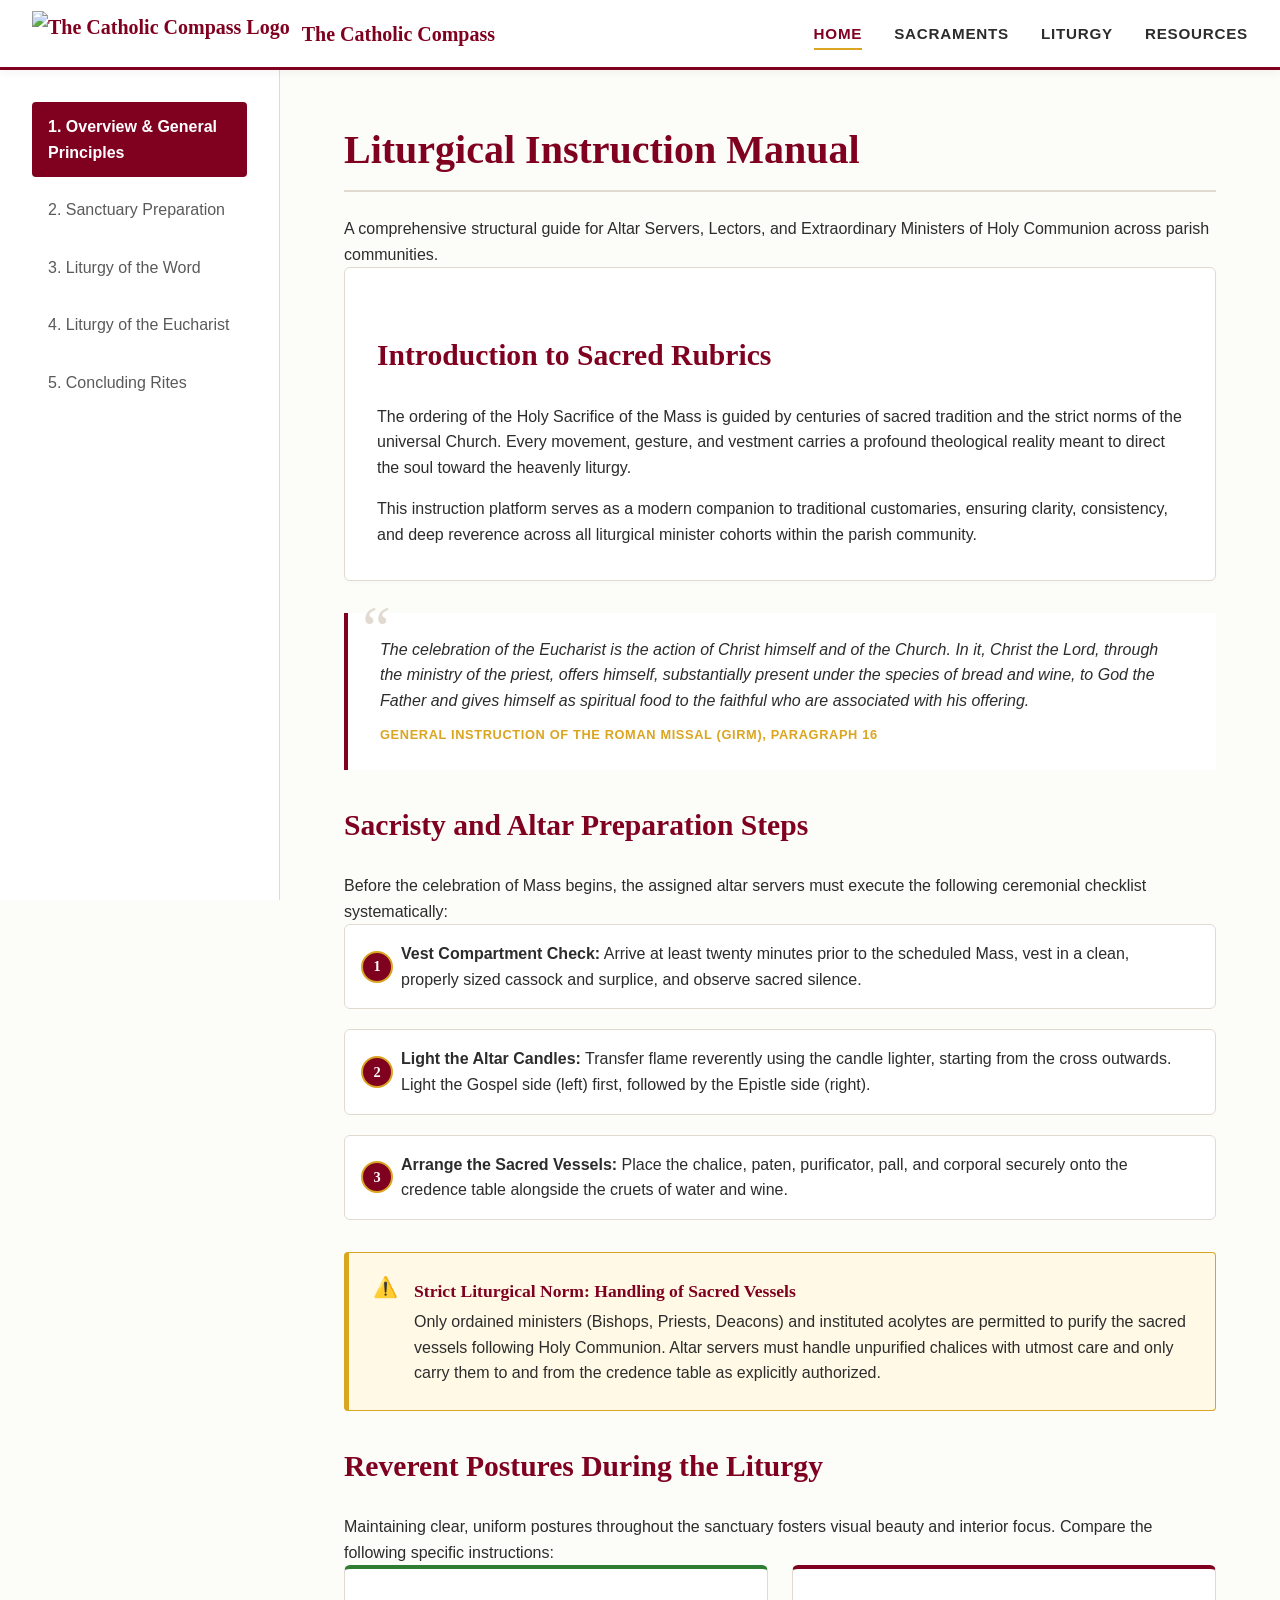
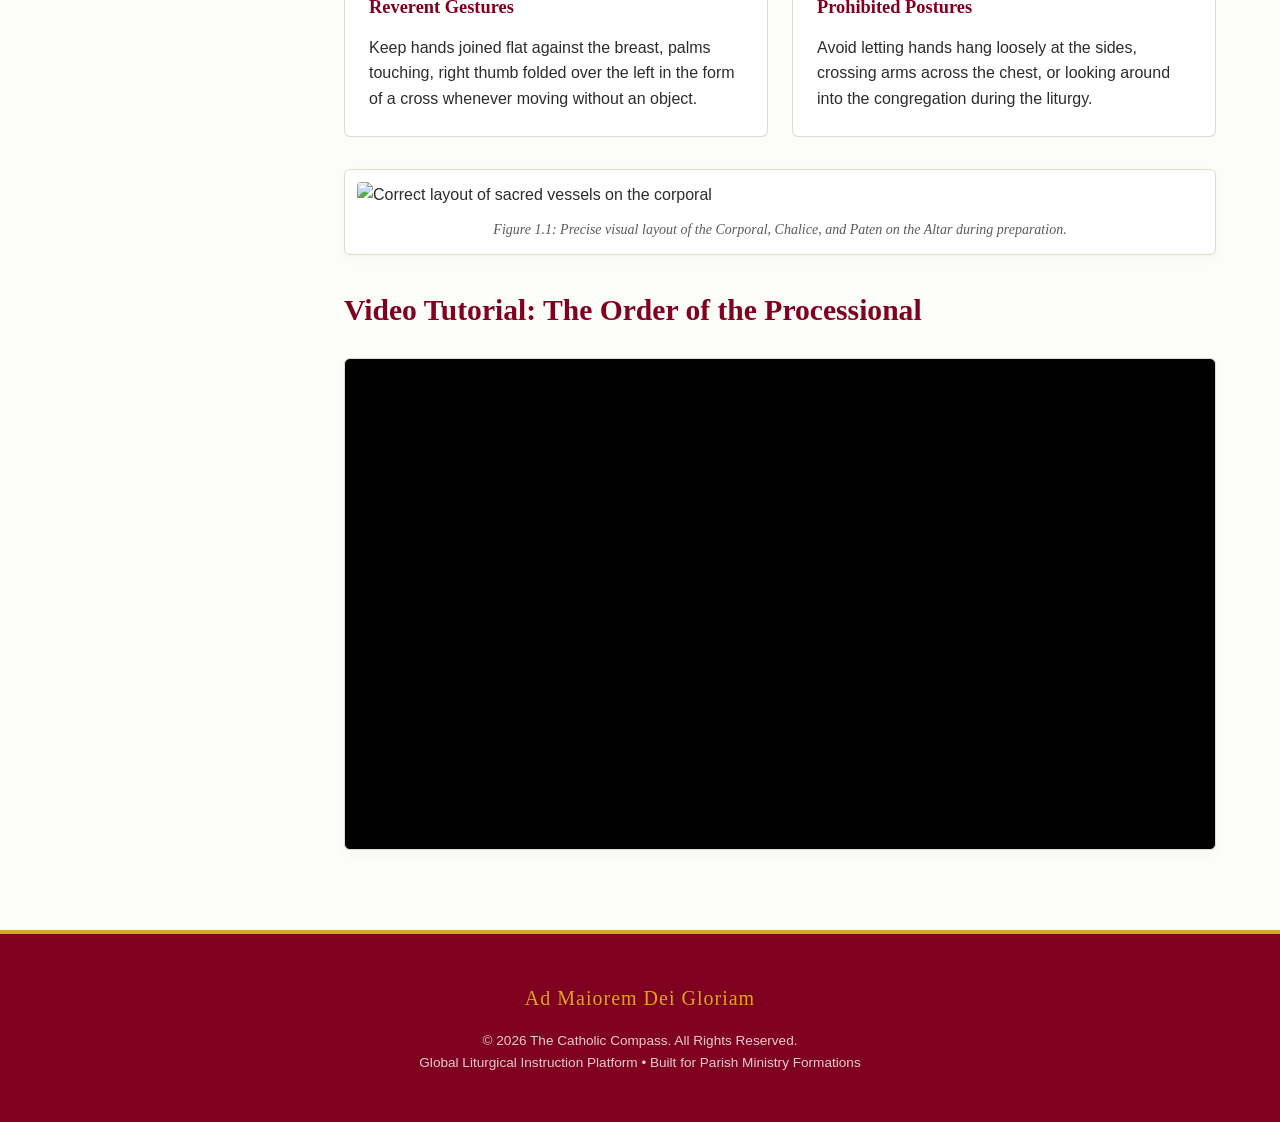
==== index.html @ 7f998a3a "first commit -commiting all files to the repository" ====
<!DOCTYPE html>
<html lang="en">
<head>
  <meta charset="UTF-8">
  <meta name="viewport" content="width=device-width, initial-scale=1.0">
  <title>The Catholic Compass - Liturgical Instruction Platform</title>
  <!-- Google Fonts: Cinzel for Liturgical Serif, Playfair Display for Secondary Font -->
  <link rel="preconnect" href="https://googleapis.com">
  <link rel="preconnect" href="https://gstatic.com" crossorigin>
  <link href="https://googleapis.com/css2?family=Cinzel:wght@400;700&family=Playfair+Display:ital,wght@0,400;0,600;1,400&display=swap" rel="stylesheet">
  <!-- External Stylesheet -->
  <link rel="stylesheet" href="style.css">
</head>
<body>

  <!-- ==========================================================================
     1. STICKY TOP NAVIGATION BAR
     ========================================================================== -->
  <nav class="main-nav">
    <div class="nav-container">
      <a href="#" class="nav-logo">
        <!-- Universal Brand Logo Placeholder -->
        <img src="https://placeholder.com" alt="The Catholic Compass Logo">
        <span>The Catholic Compass</span>
      </a>
      <ul class="nav-menu">
        <li><a href="#" class="nav-link active">Home</a></li>
        <li><a href="#" class="nav-link">Sacraments</a></li>
        <li><a href="#" class="nav-link">Liturgy</a></li>
        <li><a href="#" class="nav-link">Resources</a></li>
      </ul>
    </div>
  </nav>

  <!-- ==========================================================================
     2. STRUCTURAL TWO-COLUMN GRID CONTAINER
     ========================================================================== -->
  <div class="app-container">

    <!-- Sticky Left Sidebar Navigation -->
    <aside class="sidebar">
      <ul class="sidebar-menu">
        <li class="sidebar-item">
          <a href="#" class="sidebar-link active">1. Overview & General Principles</a>
        </li>
        <li class="sidebar-item">
          <a href="#" class="sidebar-link">2. Sanctuary Preparation</a>
        </li>
        <li class="sidebar-item">
          <a href="#" class="sidebar-link">3. Liturgy of the Word</a>
        </li>
        <li class="sidebar-item">
          <a href="#" class="sidebar-link">4. Liturgy of the Eucharist</a>
        </li>
        <li class="sidebar-item">
          <a href="#" class="sidebar-link">5. Concluding Rites</a>
        </li>
      </ul>
    </aside>

    <!-- Right-Side Scrollable Main Content Panel -->
    <main class="main-content">
      
      <!-- Content Header -->
      <header>
        <h1>Liturgical Instruction Manual</h1>
        <p>A comprehensive structural guide for Altar Servers, Lectors, and Extraordinary Ministers of Holy Communion across parish communities.</p>
      </header>

      <!-- ==========================================================================
         3. CONTENT MODULE PLACEHOLDERS
         ========================================================================== -->

      <!-- Standard Text Box -->
      <section class="text-box">
        <h2>Introduction to Sacred Rubrics</h2>
        <p>The ordering of the Holy Sacrifice of the Mass is guided by centuries of sacred tradition and the strict norms of the universal Church. Every movement, gesture, and vestment carries a profound theological reality meant to direct the soul toward the heavenly liturgy.</p>
        <p>This instruction platform serves as a modern companion to traditional customaries, ensuring clarity, consistency, and deep reverence across all liturgical minister cohorts within the parish community.</p>
      </section>

      <!-- Left-Bordered Church Citation Block (GIRM/CCC Quotes) -->
      <blockquote class="church-citation">
        <p>The celebration of the Eucharist is the action of Christ himself and of the Church. In it, Christ the Lord, through the ministry of the priest, offers himself, substantially present under the species of bread and wine, to God the Father and gives himself as spiritual food to the faithful who are associated with his offering.</p>
        <cite class="citation-source">General Instruction of the Roman Missal (GIRM), Paragraph 16</cite>
      </blockquote>

      <!-- Step-by-Step Ordered List -->
      <section>
        <h2>Sacristy and Altar Preparation Steps</h2>
        <p>Before the celebration of Mass begins, the assigned altar servers must execute the following ceremonial checklist systematically:</p>
        <ol class="instruction-list">
          <li>
            <strong>Vest Compartment Check:</strong> Arrive at least twenty minutes prior to the scheduled Mass, vest in a clean, properly sized cassock and surplice, and observe sacred silence.
          </li>
          <li>
            <strong>Light the Altar Candles:</strong> Transfer flame reverently using the candle lighter, starting from the cross outwards. Light the Gospel side (left) first, followed by the Epistle side (right).
          </li>
          <li>
            <strong>Arrange the Sacred Vessels:</strong> Place the chalice, paten, purificator, pall, and corporal securely onto the credence table alongside the cruets of water and wine.
          </li>
        </ol>
      </section>

      <!-- Highlighted Attention Alert Box -->
      <div class="attention-box">
        <div class="attention-icon">⚠️</div>
        <div class="attention-content">
          <h4>Strict Liturgical Norm: Handling of Sacred Vessels</h4>
          <p>Only ordained ministers (Bishops, Priests, Deacons) and instituted acolytes are permitted to purify the sacred vessels following Holy Communion. Altar servers must handle unpurified chalices with utmost care and only carry them to and from the credence table as explicitly authorized.</p>
        </div>
      </div>

      <!-- Side-by-Side Comparative Flex Cards -->
      <section>
        <h2>Reverent Postures During the Liturgy</h2>
        <p>Maintaining clear, uniform postures throughout the sanctuary fosters visual beauty and interior focus. Compare the following specific instructions:</p>
        <div class="comparison-container">
          <!-- Positive/Allowed Action Card -->
          <article class="comparison-card card-allowed">
            <h4>Reverent Gestures</h4>
            <p>Keep hands joined flat against the breast, palms touching, right thumb folded over the left in the form of a cross whenever moving without an object.</p>
          </article>
          <!-- Negative/Prohibited Action Card -->
          <article class="comparison-card card-prohibited">
            <h4>Prohibited Postures</h4>
            <p>Avoid letting hands hang loosely at the sides, crossing arms across the chest, or looking around into the congregation during the liturgy.</p>
          </article>
        </div>
      </section>

      <!-- ==========================================================================
         4. MULTIMEDIA CONTAINERS
         ========================================================================== -->

      <!-- Framed Responsive Image Box -->
      <figure class="media-image-frame">
        <img src="https://placeholder.com" alt="Correct layout of sacred vessels on the corporal">
        <figcaption class="media-caption">Figure 1.1: Precise visual layout of the Corporal, Chalice, and Paten on the Altar during preparation.</figcaption>
      </figure>

      <!-- 16:9 Responsive Video Embed Container -->
      <section>
        <h2>Video Tutorial: The Order of the Processional</h2>
        <div class="video-responsive-wrap">
          <iframe src="https://youtube.com" title="Liturgical Procession Walkthrough Video" allow="accelerometer; autoplay; clipboard-write; encrypted-media; gyroscope; picture-in-picture" allowfullscreen></iframe>
        </div>
      </section>

    </main>
  </div>

  <!-- ==========================================================================
     5. FOOTER BASE
     ========================================================================== -->
  <footer class="main-footer">
    <div class="footer-container">
      <div class="footer-tagline">Ad Maiorem Dei Gloriam</div>
      <div class="footer-metadata">
        <p>&copy; 2026 The Catholic Compass. All Rights Reserved.</p>
        <p>Global Liturgical Instruction Platform &bull; Built for Parish Ministry Formations</p>
      </div>
    </div>
  </footer>

</body>
</html>
---- style.css ----
/* ==========================================================================
   1. CORE VARIABLES & BASE STYLES
   ========================================================================== */
:root {
  --color-primary: #800020;        /* Burgundy */
  --color-secondary: #daa520;      /* Liturgical Gold */
  --color-bg: #fcfcf9;             /* Soft Cream Parchment */
  --color-text: #2c2c2c;           /* Soft Slate Black */
  --color-text-light: #5a5a5a;     /* Muted Text */
  --color-card-bg: #ffffff;        /* Pure White for Contrast */
  --color-alert-bg: #fff9e6;       /* Soft Yellow for Warnings */
  --color-border: #e0dad0;         /* Muted Earthy Border */
  
  --font-serif: "Cinzel", "Georgia", serif;
  --font-sans: "Playfair Display", "Helvetica Neue", sans-serif;
  
  --header-height: 70px;
  --sidebar-width: 280px;
  --max-width: 1400px;
  --transition-speed: 0.3s;
}

* {
  box-sizing: border-box;
  margin: 0;
  padding: 0;
}

body {
  background-color: var(--color-bg);
  color: var(--color-text);
  font-family: var(--font-sans);
  line-height: 1.6;
  min-height: 100vh;
}

/* ==========================================================================
   2. STICKY TOP NAVIGATION BAR
   ========================================================================== */
.main-nav {
  background-color: var(--color-card-bg);
  border-bottom: 3px solid var(--color-primary);
  height: var(--header-height);
  position: sticky;
  top: 0;
  width: 100%;
  z-index: 1000;
  box-shadow: 0 2px 10px rgba(0, 0, 0, 0.05);
}

.nav-container {
  display: flex;
  align-items: center;
  justify-content: space-between;
  height: 100%;
  max-width: var(--max-width);
  margin: 0 auto;
  padding: 0 2rem;
}

.nav-logo {
  display: flex;
  align-items: center;
  font-family: var(--font-serif);
  font-size: 1.25rem;
  font-weight: 700;
  color: var(--color-primary);
  text-decoration: none;
}

.nav-logo img {
  height: 45px;
  margin-right: 0.75rem;
}

.nav-menu {
  display: flex;
  list-style: none;
  gap: 2rem;
}

.nav-link {
  color: var(--color-text);
  text-decoration: none;
  font-weight: 600;
  font-size: 0.95rem;
  text-transform: uppercase;
  letter-spacing: 0.05em;
  transition: color var(--transition-speed) ease;
  position: relative;
  padding: 0.5rem 0;
}

.nav-link:hover,
.nav-link.active {
  color: var(--color-primary);
}

.nav-link::after {
  content: '';
  position: absolute;
  bottom: 0;
  left: 0;
  width: 0;
  height: 2px;
  background-color: var(--color-secondary);
  transition: width var(--transition-speed) ease;
}

.nav-link:hover::after,
.nav-link.active::after {
  width: 100%;
}

/* ==========================================================================
   3. STRUCTURAL TWO-COLUMN GRID
   ========================================================================== */
.app-container {
  display: grid;
  grid-template-columns: var(--sidebar-width) 1fr;
  max-width: var(--max-width);
  margin: 0 auto;
  min-height: calc(100vh - var(--header-height));
}

/* Sticky Left Sidebar */
.sidebar {
  background-color: var(--color-card-bg);
  border-right: 1px solid var(--color-border);
  position: sticky;
  top: var(--header-height);
  height: calc(100vh - var(--header-height));
  overflow-y: auto;
  padding: 2rem;
}

.sidebar-menu {
  list-style: none;
}

.sidebar-item {
  margin-bottom: 0.5rem;
}

.sidebar-link {
  display: block;
  padding: 0.75rem 1rem;
  color: var(--color-text-light);
  text-decoration: none;
  border-radius: 4px;
  font-weight: 500;
  transition: all var(--transition-speed) ease;
}

.sidebar-link:hover {
  background-color: var(--color-bg);
  color: var(--color-primary);
}

.sidebar-link.active {
  background-color: var(--color-primary);
  color: #ffffff;
  font-weight: 600;
}

/* Right-Side Scrollable Main Content */
.main-content {
  padding: 3rem 4rem;
  background-color: var(--color-bg);
}

/* Typography Templates */
h1, h2, h3, h4 {
  font-family: var(--font-serif);
  color: var(--color-primary);
  margin-bottom: 1.5rem;
}

h1 { font-size: 2.5rem; border-bottom: 2px solid var(--color-border); padding-bottom: 0.5rem; }
h2 { font-size: 1.85rem; margin-top: 2rem; }
h3 { font-size: 1.4rem; }

/* ==========================================================================
   4. CONTENT MODULE PLACEHOLDERS
   ========================================================================== */

/* Standard Text Box */
.text-box {
  background-color: var(--color-card-bg);
  border: 1px solid var(--color-border);
  border-radius: 6px;
  padding: 2rem;
  margin-bottom: 2rem;
  box-shadow: 0 2px 4px rgba(0,0,0,0.02);
}

.text-box p {
  margin-bottom: 1rem;
}
.text-box p:last-child {
  margin-bottom: 0;
}

/* Step-by-Step Ordered List */
.instruction-list {
  list-style: none;
  counter-reset: lit-counter;
  margin-bottom: 2rem;
}

.instruction-list li {
  counter-increment: lit-counter;
  position: relative;
  padding-left: 3.5rem;
  margin-bottom: 1.25rem;
  background-color: var(--color-card-bg);
  padding-top: 1rem;
  padding-bottom: 1rem;
  padding-right: 1.5rem;
  border-radius: 6px;
  border: 1px solid var(--color-border);
}

.instruction-list li::before {
  content: counter(lit-counter);
  position: absolute;
  left: 1rem;
  top: 50%;
  transform: translateY(-50%);
  background-color: var(--color-primary);
  color: #ffffff;
  width: 1.75rem;
  height: 1.75rem;
  border-radius: 50%;
  display: flex;
  align-items: center;
  justify-content: center;
  font-family: var(--font-serif);
  font-weight: bold;
  font-size: 0.9rem;
  border: 2px solid var(--color-secondary);
}

/* Left-Bordered Church Citation Block (GIRM/CCC) */
.church-citation {
  border-left: 4px solid var(--color-primary);
  background-color: var(--color-card-bg);
  padding: 1.5rem 2rem;
  margin: 2rem 0;
  font-style: italic;
  position: relative;
}

.church-citation::before {
  content: "“";
  font-family: var(--font-serif);
  font-size: 4rem;
  color: var(--color-border);
  position: absolute;
  top: -1rem;
  left: 0.5rem;
  line-height: 1;
  pointer-events: none;
}

.citation-source {
  display: block;
  font-style: normal;
  font-weight: 700;
  text-transform: uppercase;
  font-size: 0.8rem;
  color: var(--color-secondary);
  margin-top: 0.75rem;
  letter-spacing: 0.05em;
}

/* Highlighted Attention Alert Box */
.attention-box {
  background-color: var(--color-alert-bg);
  border: 1px solid var(--color-secondary);
  border-left: 5px solid var(--color-secondary);
  border-radius: 4px;
  padding: 1.5rem;
  margin-bottom: 2rem;
  display: flex;
  gap: 1rem;
  align-items: flex-start;
}

.attention-icon {
  color: var(--color-primary);
  font-weight: bold;
  font-size: 1.25rem;
  line-height: 1;
}

.attention-content h4 {
  color: var(--color-primary);
  margin-bottom: 0.25rem;
  font-size: 1.1rem;
}

/* Side-by-Side Comparative Flex Cards */
.comparison-container {
  display: flex;
  gap: 1.5rem;
  margin-bottom: 2rem;
}

.comparison-card {
  flex: 1;
  background-color: var(--color-card-bg);
  border: 1px solid var(--color-border);
  border-top: 4px solid var(--color-border);
  border-radius: 6px;
  padding: 1.5rem;
  transition: transform var(--transition-speed) ease;
}

.comparison-card.card-allowed {
  border-top-color: #2e7d32; /* Liturgical Green / Positive Context */
}

.comparison-card.card-prohibited {
  border-top-color: var(--color-primary); /* Burgundy / Negative Context */
}

.comparison-card h4 {
  margin-bottom: 0.75rem;
  font-size: 1.15rem;
}

/* ==========================================================================
   5. MULTIMEDIA CONTAINERS
   ========================================================================== */

/* Framed Responsive Image Box */
.media-image-frame {
  background-color: var(--color-card-bg);
  border: 1px solid var(--color-border);
  padding: 0.75rem;
  border-radius: 6px;
  margin-bottom: 2rem;
  box-shadow: 0 4px 12px rgba(0,0,0,0.03);
}

.media-image-frame img {
  width: 100%;
  height: auto;
  display: block;
  border-radius: 4px;
}

.media-caption {
  font-family: var(--font-serif);
  font-size: 0.875rem;
  color: var(--color-text-light);
  text-align: center;
  margin-top: 0.75rem;
  font-style: italic;
}

/* 16:9 Responsive Video Embed Container */
.video-responsive-wrap {
  position: relative;
  padding-bottom: 56.25%; /* 16:9 aspect ratio */
  height: 0;
  overflow: hidden;
  max-width: 100%;
  background: #000000;
  border-radius: 6px;
  border: 1px solid var(--color-border);
  margin-bottom: 2rem;
  box-shadow: 0 4px 12px rgba(0,0,0,0.03);
}

.video-responsive-wrap iframe,
.video-responsive-wrap object,
.video-responsive-wrap embed {
  position: absolute;
  top: 0;
  left: 0;
  width: 100%;
  height: 100%;
  border: 0;
}

/* ==========================================================================
   6. FOOTER BASE
   ========================================================================== */
.main-footer {
  background-color: var(--color-primary);
  color: #ffffff;
  padding: 3rem 2rem;
  margin-top: auto;
  border-top: 4px solid var(--color-secondary);
}

.footer-container {
  max-width: var(--max-width);
  margin: 0 auto;
  text-align: center;
}

.footer-tagline {
  font-family: var(--font-serif);
  font-size: 1.25rem;
  color: var(--color-secondary);
  margin-bottom: 1rem;
  letter-spacing: 0.05em;
}

.footer-metadata {
  font-size: 0.85rem;
  opacity: 0.8;
}

/* ==========================================================================
   7. RESPONSIVE MEDIA QUERIES
   ========================================================================== */

/* Tablet & Smaller Desktops */
@media (max-width: 1024px) {
  .app-container {
    grid-template-columns: 1fr; /* Stack sidebar over content */
  }
  
  .sidebar {
    position: relative;
    top: 0;
    height: auto;
    border-right: none;
    border-bottom: 1px solid var(--color-border);
    padding: 1.5rem 2rem;
  }
  
  .sidebar-menu {
    display: flex;
    flex-wrap: wrap;
    gap: 0.5rem;
  }
  
  .sidebar-item {
    margin-bottom: 0;
}
.main-content {
    padding: 2.5rem 2rem;
}
}

/* Mobile Devices */
@media (max-width: 768px) {
    .nav-container {
        padding: 0 1rem;
    }
    .nav-menu {
        gap: 1rem;
    }
    .nav-link {
        font-size: 0.85rem;
    }
    .comparison-container {
        flex-direction: column; /* Stack side-by-side cards */
    }
    h1 { 
        font-size: 2rem; 
    }
    h2 { 
        font-size: 1.5rem; 
    }
}
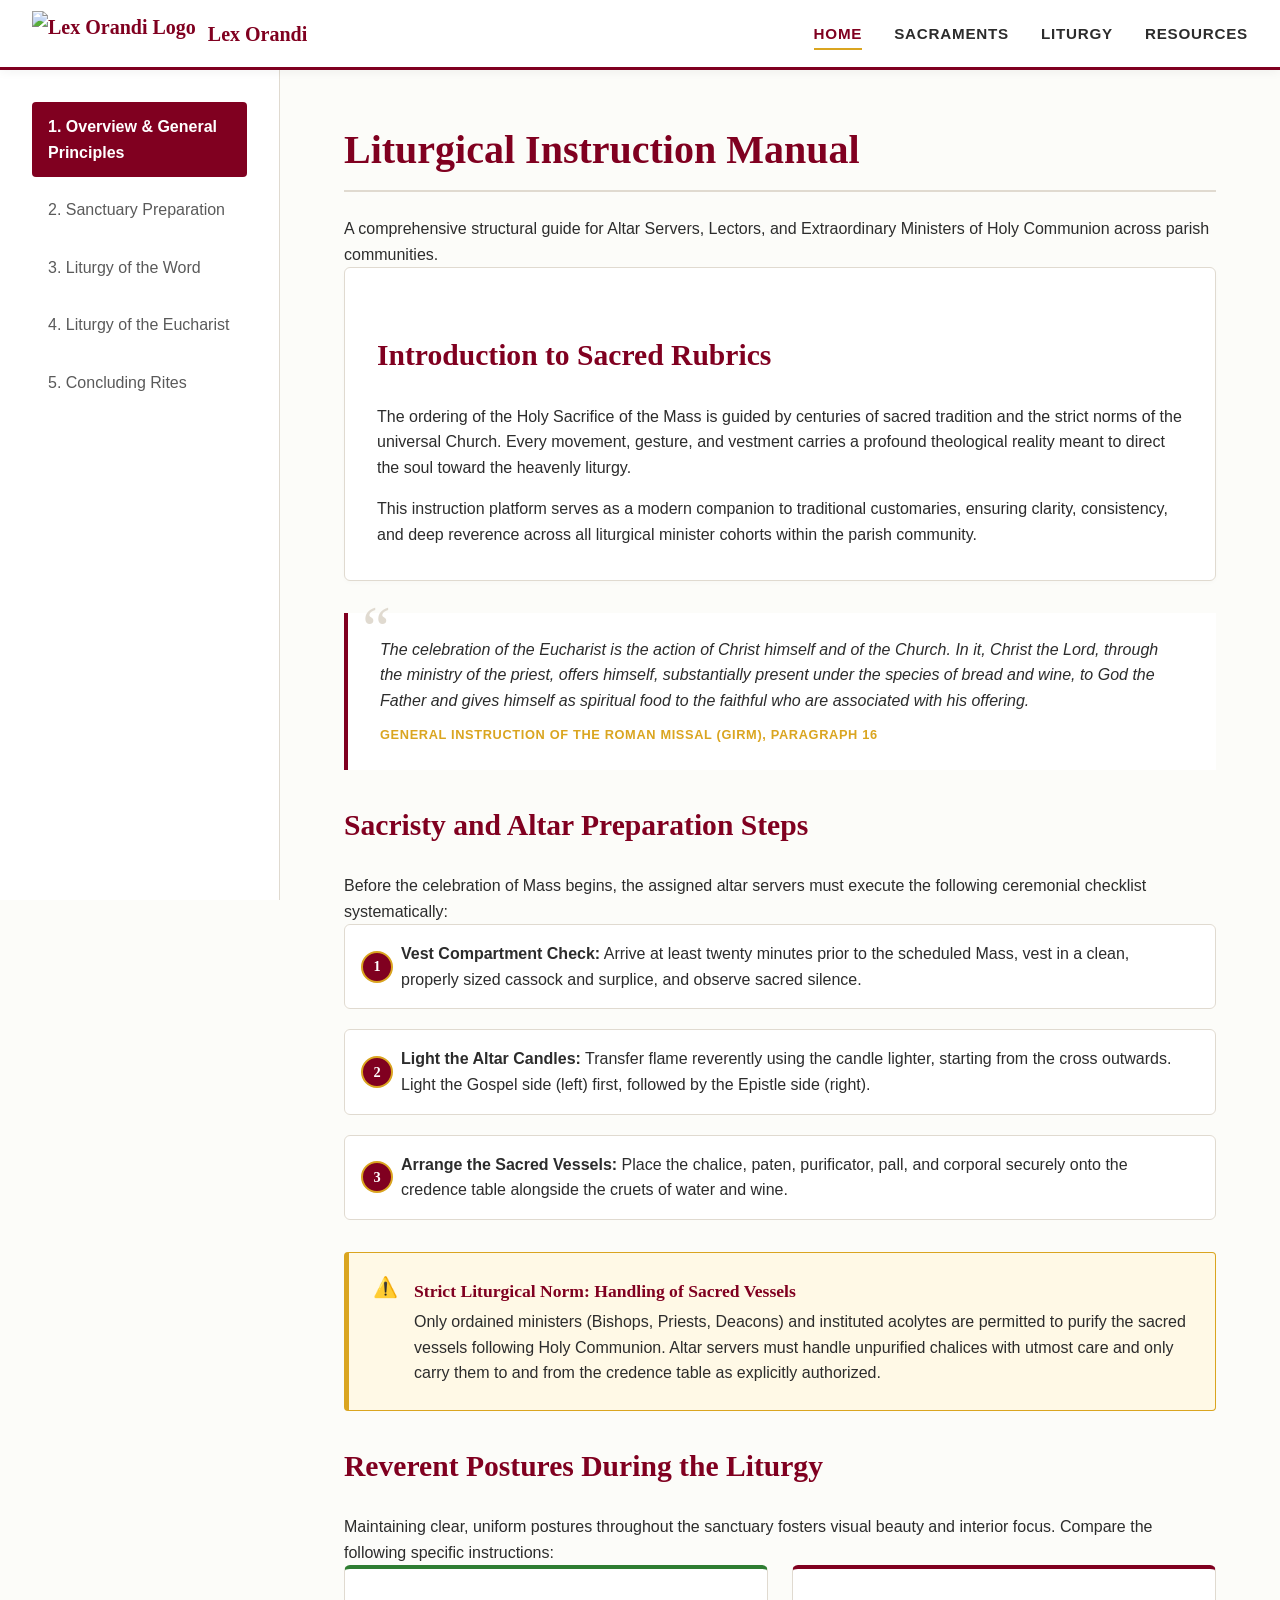
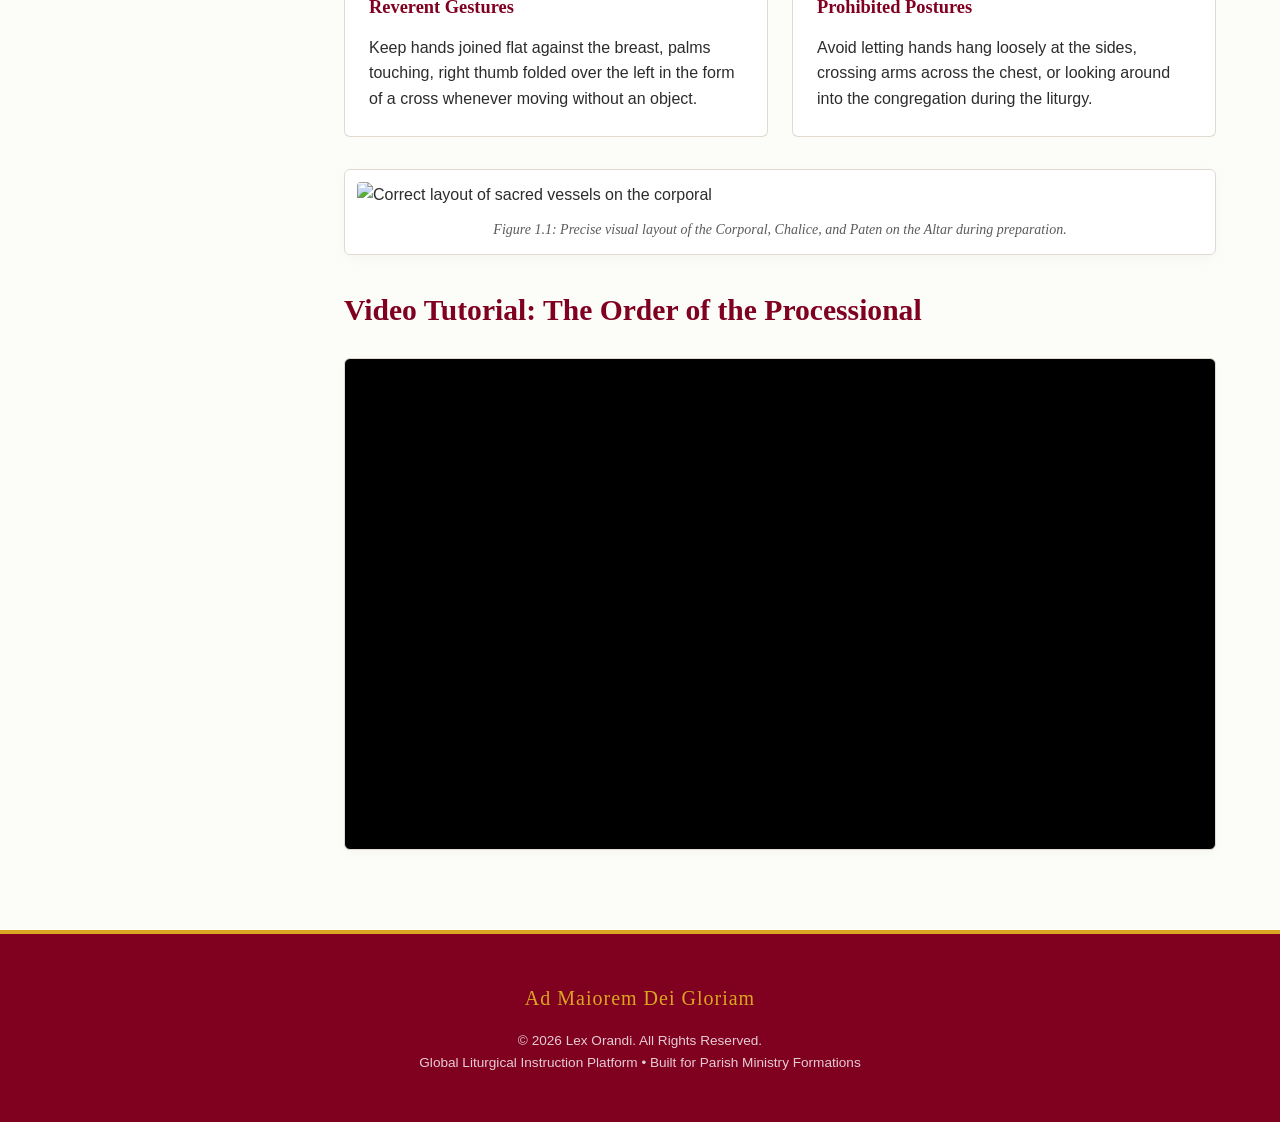
==== commit 573a9ce6: "Rename project from 'The Catholic Compass' to 'Lex Orandi'" ====
--- a/index.html
+++ b/index.html
@@ -3,7 +3,7 @@
 <head>
   <meta charset="UTF-8">
   <meta name="viewport" content="width=device-width, initial-scale=1.0">
-  <title>The Catholic Compass - Liturgical Instruction Platform</title>
+  <title>Lex Orandi - Liturgical Instruction Platform</title>
   <!-- Google Fonts: Cinzel for Liturgical Serif, Playfair Display for Secondary Font -->
   <link rel="preconnect" href="https://googleapis.com">
   <link rel="preconnect" href="https://gstatic.com" crossorigin>
@@ -20,8 +20,8 @@
     <div class="nav-container">
       <a href="#" class="nav-logo">
         <!-- Universal Brand Logo Placeholder -->
-        <img src="https://placeholder.com" alt="The Catholic Compass Logo">
-        <span>The Catholic Compass</span>
+        <img src="https://placeholder.com" alt="Lex Orandi Logo">
+        <span>Lex Orandi</span>
       </a>
       <ul class="nav-menu">
         <li><a href="#" class="nav-link active">Home</a></li>
@@ -156,7 +156,7 @@
     <div class="footer-container">
       <div class="footer-tagline">Ad Maiorem Dei Gloriam</div>
       <div class="footer-metadata">
-        <p>&copy; 2026 The Catholic Compass. All Rights Reserved.</p>
+        <p>&copy; 2026 Lex Orandi. All Rights Reserved.</p>
         <p>Global Liturgical Instruction Platform &bull; Built for Parish Ministry Formations</p>
       </div>
     </div>
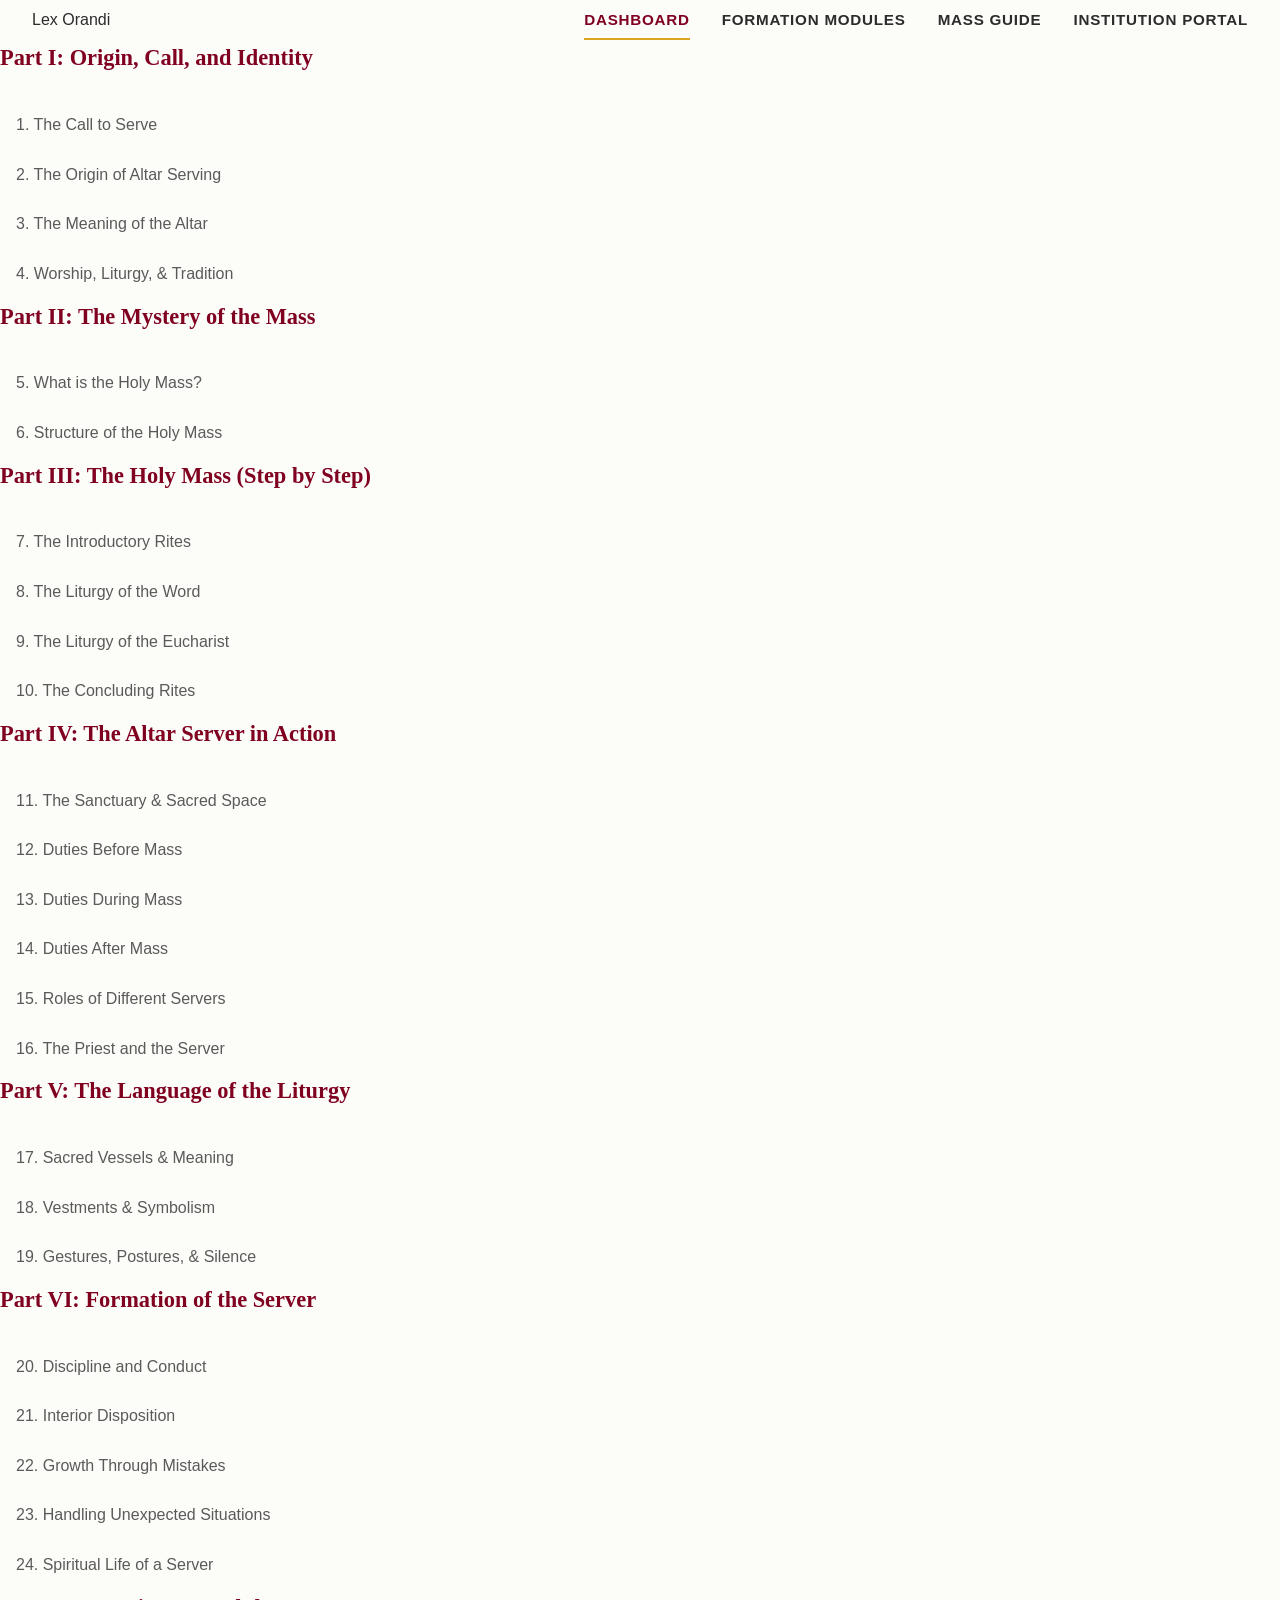
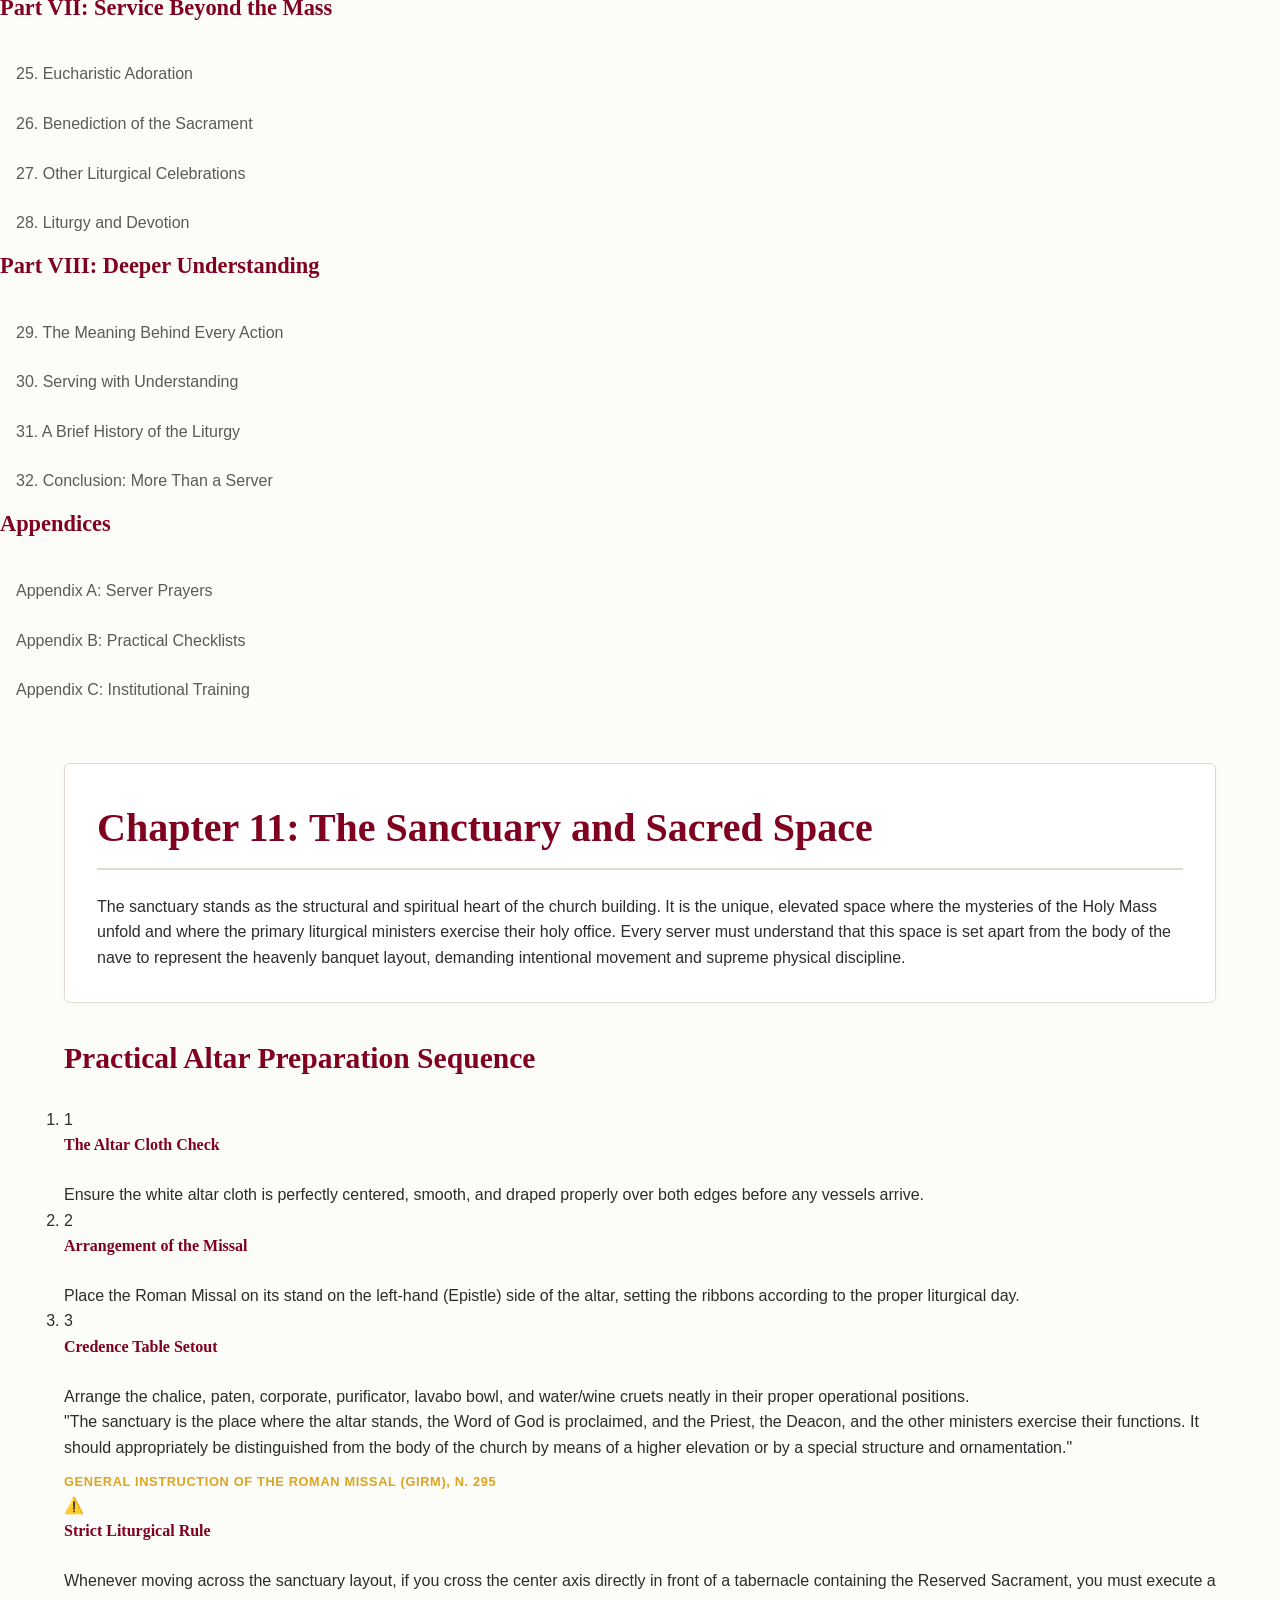
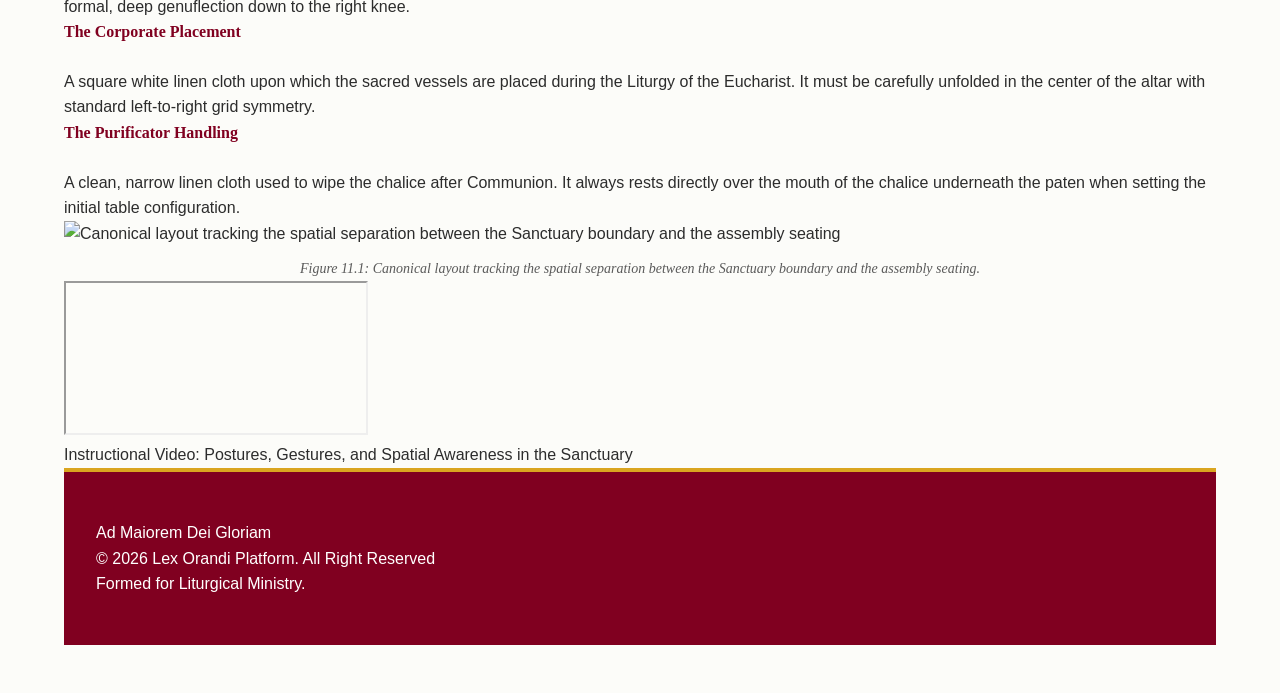
==== commit 75ce6275: "My updates to index.html" ====
--- a/index.html
+++ b/index.html
@@ -1,166 +1,245 @@
 <!DOCTYPE html>
 <html lang="en">
+
 <head>
   <meta charset="UTF-8">
   <meta name="viewport" content="width=device-width, initial-scale=1.0">
-  <title>Lex Orandi - Liturgical Instruction Platform</title>
-  <!-- Google Fonts: Cinzel for Liturgical Serif, Playfair Display for Secondary Font -->
-  <link rel="preconnect" href="https://googleapis.com">
-  <link rel="preconnect" href="https://gstatic.com" crossorigin>
-  <link href="https://googleapis.com/css2?family=Cinzel:wght@400;700&family=Playfair+Display:ital,wght@0,400;0,600;1,400&display=swap" rel="stylesheet">
-  <!-- External Stylesheet -->
+  <title>Lex Orandi — Liturgical Instruction Platform</title>
+  <!-- External stylesheet linking per requirements -->
   <link rel="stylesheet" href="style.css">
 </head>
+
 <body>
 
-  <!-- ==========================================================================
-     1. STICKY TOP NAVIGATION BAR
-     ========================================================================== -->
-  <nav class="main-nav">
+  <!-- Sticky Top Navigation Bar -->
+  <header class="main-header">
     <div class="nav-container">
-      <a href="#" class="nav-logo">
-        <!-- Universal Brand Logo Placeholder -->
-        <img src="https://placeholder.com" alt="Lex Orandi Logo">
-        <span>Lex Orandi</span>
-      </a>
-      <ul class="nav-menu">
-        <li><a href="#" class="nav-link active">Home</a></li>
-        <li><a href="#" class="nav-link">Sacraments</a></li>
-        <li><a href="#" class="nav-link">Liturgy</a></li>
-        <li><a href="#" class="nav-link">Resources</a></li>
-      </ul>
+      <div class="brand-logo">
+        <span class="logo-text">Lex Orandi</span>
+      </div>
+      <nav class="nav-menu">
+        <a href="#" class="nav-link active">Dashboard</a>
+        <a href="#" class="nav-link">Formation Modules</a>
+        <a href="#" class="nav-link">Mass Guide</a>
+        <a href="#" class="nav-link">Institution Portal</a>
+      </nav>
     </div>
-  </nav>
-
-  <!-- ==========================================================================
-     2. STRUCTURAL TWO-COLUMN GRID CONTAINER
-     ========================================================================== -->
-  <div class="app-container">
-
-    <!-- Sticky Left Sidebar Navigation -->
-    <aside class="sidebar">
-      <ul class="sidebar-menu">
-        <li class="sidebar-item">
-          <a href="#" class="sidebar-link active">1. Overview & General Principles</a>
-        </li>
-        <li class="sidebar-item">
-          <a href="#" class="sidebar-link">2. Sanctuary Preparation</a>
-        </li>
-        <li class="sidebar-item">
-          <a href="#" class="sidebar-link">3. Liturgy of the Word</a>
-        </li>
-        <li class="sidebar-item">
-          <a href="#" class="sidebar-link">4. Liturgy of the Eucharist</a>
-        </li>
-        <li class="sidebar-item">
-          <a href="#" class="sidebar-link">5. Concluding Rites</a>
-        </li>
-      </ul>
+  </header>
+
+  <!-- Structural Layout Grid Container -->
+  <div class="app-layout">
+
+    <!-- Sticky Left Sidebar Navigation: Full 32-Chapter Outline -->
+    <aside class="sidebar-nav">
+
+      <div class="sidebar-section">
+        <h3 class="sidebar-title">Part I: Origin, Call, and Identity</h3>
+        <ul class="sidebar-menu">
+          <li><a href="#" class="sidebar-link">1. The Call to Serve</a></li>
+          <li><a href="#" class="sidebar-link">2. The Origin of Altar Serving</a></li>
+          <li><a href="#" class="sidebar-link">3. The Meaning of the Altar</a></li>
+          <li><a href="#" class="sidebar-link">4. Worship, Liturgy, & Tradition</a></li>
+        </ul>
+      </div>
+
+      <div class="sidebar-section">
+        <h3 class="sidebar-title">Part II: The Mystery of the Mass</h3>
+        <ul class="sidebar-menu">
+          <li><a href="#" class="sidebar-link">5. What is the Holy Mass?</a></li>
+          <li><a href="#" class="sidebar-link">6. Structure of the Holy Mass</a></li>
+        </ul>
+      </div>
+
+      <div class="sidebar-section">
+        <h3 class="sidebar-title">Part III: The Holy Mass (Step by Step)</h3>
+        <ul class="sidebar-menu">
+          <li><a href="#" class="sidebar-link">7. The Introductory Rites</a></li>
+          <li><a href="#" class="sidebar-link">8. The Liturgy of the Word</a></li>
+          <li><a href="#" class="sidebar-link">9. The Liturgy of the Eucharist</a></li>
+          <li><a href="#" class="sidebar-link">10. The Concluding Rites</a></li>
+        </ul>
+      </div>
+
+      <div class="sidebar-section">
+        <h3 class="sidebar-title">Part IV: The Altar Server in Action</h3>
+        <ul class="sidebar-menu">
+          <li><a href="#" class="sidebar-link active-link">11. The Sanctuary & Sacred Space</a></li>
+          <li><a href="#" class="sidebar-link">12. Duties Before Mass</a></li>
+          <li><a href="#" class="sidebar-link">13. Duties During Mass</a></li>
+          <li><a href="#" class="sidebar-link">14. Duties After Mass</a></li>
+          <li><a href="#" class="sidebar-link">15. Roles of Different Servers</a></li>
+          <li><a href="#" class="sidebar-link">16. The Priest and the Server</a></li>
+        </ul>
+      </div>
+
+      <div class="sidebar-section">
+        <h3 class="sidebar-title">Part V: The Language of the Liturgy</h3>
+        <ul class="sidebar-menu">
+          <li><a href="#" class="sidebar-link">17. Sacred Vessels & Meaning</a></li>
+          <li><a href="#" class="sidebar-link">18. Vestments & Symbolism</a></li>
+          <li><a href="#" class="sidebar-link">19. Gestures, Postures, & Silence</a></li>
+        </ul>
+      </div>
+
+      <div class="sidebar-section">
+        <h3 class="sidebar-title">Part VI: Formation of the Server</h3>
+        <ul class="sidebar-menu">
+          <li><a href="#" class="sidebar-link">20. Discipline and Conduct</a></li>
+          <li><a href="#" class="sidebar-link">21. Interior Disposition</a></li>
+          <li><a href="#" class="sidebar-link">22. Growth Through Mistakes</a></li>
+          <li><a href="#" class="sidebar-link">23. Handling Unexpected Situations</a></li>
+          <li><a href="#" class="sidebar-link">24. Spiritual Life of a Server</a></li>
+        </ul>
+      </div>
+
+      <div class="sidebar-section">
+        <h3 class="sidebar-title">Part VII: Service Beyond the Mass</h3>
+        <ul class="sidebar-menu">
+          <li><a href="#" class="sidebar-link">25. Eucharistic Adoration</a></li>
+          <li><a href="#" class="sidebar-link">26. Benediction of the Sacrament</a></li>
+          <li><a href="#" class="sidebar-link">27. Other Liturgical Celebrations</a></li>
+          <li><a href="#" class="sidebar-link">28. Liturgy and Devotion</a></li>
+        </ul>
+      </div>
+
+      <div class="sidebar-section">
+        <h3 class="sidebar-title">Part VIII: Deeper Understanding</h3>
+        <ul class="sidebar-menu">
+          <li><a href="#" class="sidebar-link">29. The Meaning Behind Every Action</a></li>
+          <li><a href="#" class="sidebar-link">30. Serving with Understanding</a></li>
+          <li><a href="#" class="sidebar-link">31. A Brief History of the Liturgy</a></li>
+          <li><a href="#" class="sidebar-link">32. Conclusion: More Than a Server</a></li>
+        </ul>
+      </div>
+
+      <div class="sidebar-section">
+        <h3 class="sidebar-title">Appendices</h3>
+        <ul class="sidebar-menu">
+          <li><a href="#" class="sidebar-link">Appendix A: Server Prayers</a></li>
+          <li><a href="#" class="sidebar-link">Appendix B: Practical Checklists</a></li>
+          <li><a href="#" class="sidebar-link">Appendix C: Institutional Training</a></li>
+        </ul>
+      </div>
+
     </aside>
 
     <!-- Right-Side Scrollable Main Content Panel -->
     <main class="main-content">
-      
-      <!-- Content Header -->
-      <header>
-        <h1>Liturgical Instruction Manual</h1>
-        <p>A comprehensive structural guide for Altar Servers, Lectors, and Extraordinary Ministers of Holy Communion across parish communities.</p>
-      </header>
-
-      <!-- ==========================================================================
-         3. CONTENT MODULE PLACEHOLDERS
-         ========================================================================== -->
-
-      <!-- Standard Text Box -->
-      <section class="text-box">
-        <h2>Introduction to Sacred Rubrics</h2>
-        <p>The ordering of the Holy Sacrifice of the Mass is guided by centuries of sacred tradition and the strict norms of the universal Church. Every movement, gesture, and vestment carries a profound theological reality meant to direct the soul toward the heavenly liturgy.</p>
-        <p>This instruction platform serves as a modern companion to traditional customaries, ensuring clarity, consistency, and deep reverence across all liturgical minister cohorts within the parish community.</p>
+
+      <!-- Standard Text Box Component -->
+      <section class="content-card text-box">
+        <h1 class="section-title">Chapter 11: The Sanctuary and Sacred Space</h1>
+        <p class="paragraph-text">
+          The sanctuary stands as the structural and spiritual heart of the church building. It is the unique, elevated
+          space where the mysteries of the Holy Mass unfold and where the primary liturgical ministers exercise their
+          holy office. Every server must understand that this space is set apart from the body of the nave to represent
+          the heavenly banquet layout, demanding intentional movement and supreme physical discipline.
+        </p>
       </section>
 
-      <!-- Left-Bordered Church Citation Block (GIRM/CCC Quotes) -->
-      <blockquote class="church-citation">
-        <p>The celebration of the Eucharist is the action of Christ himself and of the Church. In it, Christ the Lord, through the ministry of the priest, offers himself, substantially present under the species of bread and wine, to God the Father and gives himself as spiritual food to the faithful who are associated with his offering.</p>
-        <cite class="citation-source">General Instruction of the Roman Missal (GIRM), Paragraph 16</cite>
-      </blockquote>
-
-      <!-- Step-by-Step Ordered List -->
-      <section>
-        <h2>Sacristy and Altar Preparation Steps</h2>
-        <p>Before the celebration of Mass begins, the assigned altar servers must execute the following ceremonial checklist systematically:</p>
-        <ol class="instruction-list">
-          <li>
-            <strong>Vest Compartment Check:</strong> Arrive at least twenty minutes prior to the scheduled Mass, vest in a clean, properly sized cassock and surplice, and observe sacred silence.
+      <!-- Step-by-Step Ordered List Component -->
+      <section class="content-card process-box">
+        <h2 class="section-subtitle">Practical Altar Preparation Sequence</h2>
+        <ol class="step-list">
+          <li class="step-item">
+            <span class="step-number">1</span>
+            <div class="step-body">
+              <h4 class="step-heading">The Altar Cloth Check</h4>
+              <p class="step-desc">Ensure the white altar cloth is perfectly centered, smooth, and draped properly over
+                both edges before any vessels arrive.</p>
+            </div>
           </li>
-          <li>
-            <strong>Light the Altar Candles:</strong> Transfer flame reverently using the candle lighter, starting from the cross outwards. Light the Gospel side (left) first, followed by the Epistle side (right).
+          <li class="step-item">
+            <span class="step-number">2</span>
+            <div class="step-body">
+              <h4 class="step-heading">Arrangement of the Missal</h4>
+              <p class="step-desc">Place the Roman Missal on its stand on the left-hand (Epistle) side of the altar,
+                setting the ribbons according to the proper liturgical day.</p>
+            </div>
           </li>
-          <li>
-            <strong>Arrange the Sacred Vessels:</strong> Place the chalice, paten, purificator, pall, and corporal securely onto the credence table alongside the cruets of water and wine.
+          <li class="step-item">
+            <span class="step-number">3</span>
+            <div class="step-body">
+              <h4 class="step-heading">Credence Table Setout</h4>
+              <p class="step-desc">Arrange the chalice, paten, corporate, purificator, lavabo bowl, and water/wine
+                cruets neatly in their proper operational positions.</p>
+            </div>
           </li>
         </ol>
       </section>
 
-      <!-- Highlighted Attention Alert Box -->
-      <div class="attention-box">
-        <div class="attention-icon">⚠️</div>
-        <div class="attention-content">
-          <h4>Strict Liturgical Norm: Handling of Sacred Vessels</h4>
-          <p>Only ordained ministers (Bishops, Priests, Deacons) and instituted acolytes are permitted to purify the sacred vessels following Holy Communion. Altar servers must handle unpurified chalices with utmost care and only carry them to and from the credence table as explicitly authorized.</p>
-        </div>
-      </div>
-
-      <!-- Side-by-Side Comparative Flex Cards -->
-      <section>
-        <h2>Reverent Postures During the Liturgy</h2>
-        <p>Maintaining clear, uniform postures throughout the sanctuary fosters visual beauty and interior focus. Compare the following specific instructions:</p>
-        <div class="comparison-container">
-          <!-- Positive/Allowed Action Card -->
-          <article class="comparison-card card-allowed">
-            <h4>Reverent Gestures</h4>
-            <p>Keep hands joined flat against the breast, palms touching, right thumb folded over the left in the form of a cross whenever moving without an object.</p>
-          </article>
-          <!-- Negative/Prohibited Action Card -->
-          <article class="comparison-card card-prohibited">
-            <h4>Prohibited Postures</h4>
-            <p>Avoid letting hands hang loosely at the sides, crossing arms across the chest, or looking around into the congregation during the liturgy.</p>
-          </article>
+      <!-- Left-Bordered Church Citation Block Component -->
+      <blockquote class="citation-block" cite="General Instruction of the Roman Missal, n. 295">
+        <p class="citation-text">
+          "The sanctuary is the place where the altar stands, the Word of God is proclaimed, and the Priest, the Deacon,
+          and the other ministers exercise their functions. It should appropriately be distinguished from the body of
+          the church by means of a higher elevation or by a special structure and ornamentation."
+        </p>
+        <cite class="citation-source">General Instruction of the Roman Missal (GIRM), n. 295</cite>
+      </blockquote>
+
+      <!-- Highlighted Attention Alert Box Component -->
+
+
+      <div class="alert-box attention-alert">
+        <div class="alert-icon">⚠️</div>
+        <div class="alert-body">
+          <h4 class="alert-title">Strict Liturgical Rule</h4>
+          <p class="alert-desc">
+            <!-- Highlighted Attention Alert Box Component -->
+            Whenever moving across the sanctuary layout, if you cross the center axis directly in front of a tabernacle
+            containing the Reserved Sacrament, you must execute a formal, deep genuflection down to the right knee.
+          </p>
+        </div>
+      </div>
+
+      <!-- Side-by-Side Comparative Flex Cards Component -->
+      <section class="comparison-row">
+        <div class="compare-card">
+          <h4 class="compare-title">The Corporate Placement</h4>
+          <p class="compare-desc">
+            A square white linen cloth upon which the sacred vessels are placed during the Liturgy of the Eucharist. It
+            must be carefully unfolded in the center of the altar with standard left-to-right grid symmetry.
+          </p>
+        </div>
+        <div class="compare-card">
+          <h4 class="compare-title">The Purificator Handling</h4>
+          <p class="compare-desc">
+            A clean, narrow linen cloth used to wipe the chalice after Communion. It always rests directly over the
+            mouth of the chalice underneath the paten when setting the initial table configuration.
+          </p>
         </div>
       </section>
 
-      <!-- ==========================================================================
-         4. MULTIMEDIA CONTAINERS
-         ========================================================================== -->
-
-      <!-- Framed Responsive Image Box -->
-      <figure class="media-image-frame">
-        <img src="https://placeholder.com" alt="Correct layout of sacred vessels on the corporal">
-        <figcaption class="media-caption">Figure 1.1: Precise visual layout of the Corporal, Chalice, and Paten on the Altar during preparation.</figcaption>
+      <!-- Multimedia Containers: Responsive Image Box -->
+      <figure class="media-container image-frame">
+        <div class="image-wrapper">
+          <img src="https://placeholder.com"
+            alt="Canonical layout tracking the spatial separation between the Sanctuary boundary and the assembly seating">
+        </div>
+        <figcaption class="media-caption">Figure 11.1: Canonical layout tracking the spatial separation between the
+          Sanctuary boundary and the assembly seating.</figcaption>
       </figure>
 
-      <!-- 16:9 Responsive Video Embed Container -->
-      <section>
-        <h2>Video Tutorial: The Order of the Processional</h2>
-        <div class="video-responsive-wrap">
-          <iframe src="https://youtube.com" title="Liturgical Procession Walkthrough Video" allow="accelerometer; autoplay; clipboard-write; encrypted-media; gyroscope; picture-in-picture" allowfullscreen></iframe>
-        </div>
-      </section>
-
+      <!-- Multimedia Containers: 16:9 Responsive Video Embed Container -->
+      <div class="media-container video-frame">
+        <div class="video-ratio-wrapper">
+          <iframe src="https://youtube.com" title="Liturgical Video Instruction"
+            allow="accelerometer; autoplay; clipboard-write; encrypted-media; gyroscope; picture-in-picture"
+            allowfullscreen></iframe>
+        </div>
+        <span class="video-caption">Instructional Video: Postures, Gestures, and Spatial Awareness in the
+          Sanctuary</span>
+      </div>
+
+      <!-- Centered Footer Structural Base -->
+      <footer class="main-footer">
+        <div class="footer-content">
+          <p class="tagline">Ad Maiorem Dei Gloriam</p>
+          <p class="metadata">&copy; 2026 Lex Orandi Platform. All Right Reserved </p>
+          <p class="metadata">Formed for Liturgical Ministry.</p>
+        </div>
+      </footer>
     </main>
   </div>
-
-  <!-- ==========================================================================
-     5. FOOTER BASE
-     ========================================================================== -->
-  <footer class="main-footer">
-    <div class="footer-container">
-      <div class="footer-tagline">Ad Maiorem Dei Gloriam</div>
-      <div class="footer-metadata">
-        <p>&copy; 2026 Lex Orandi. All Rights Reserved.</p>
-        <p>Global Liturgical Instruction Platform &bull; Built for Parish Ministry Formations</p>
-      </div>
-    </div>
-  </footer>
-
-</body>
-</html>
+</body>
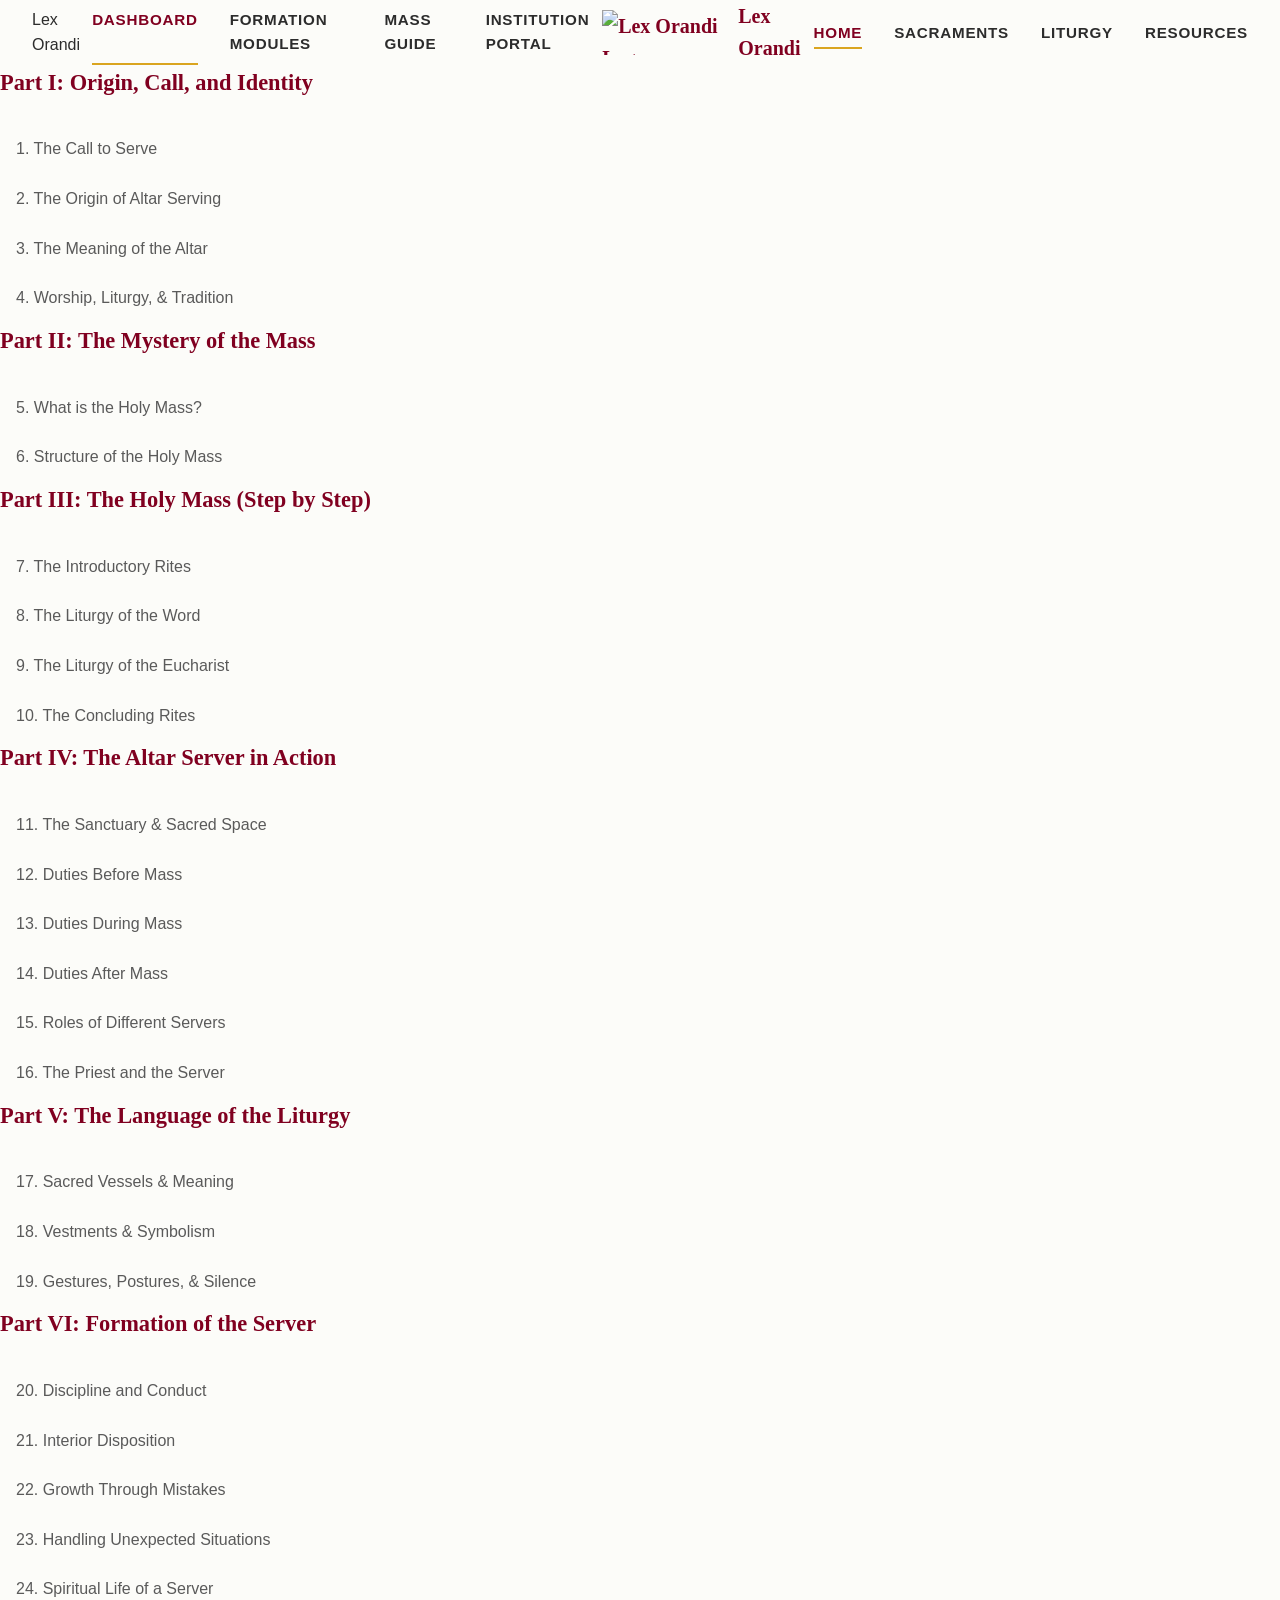
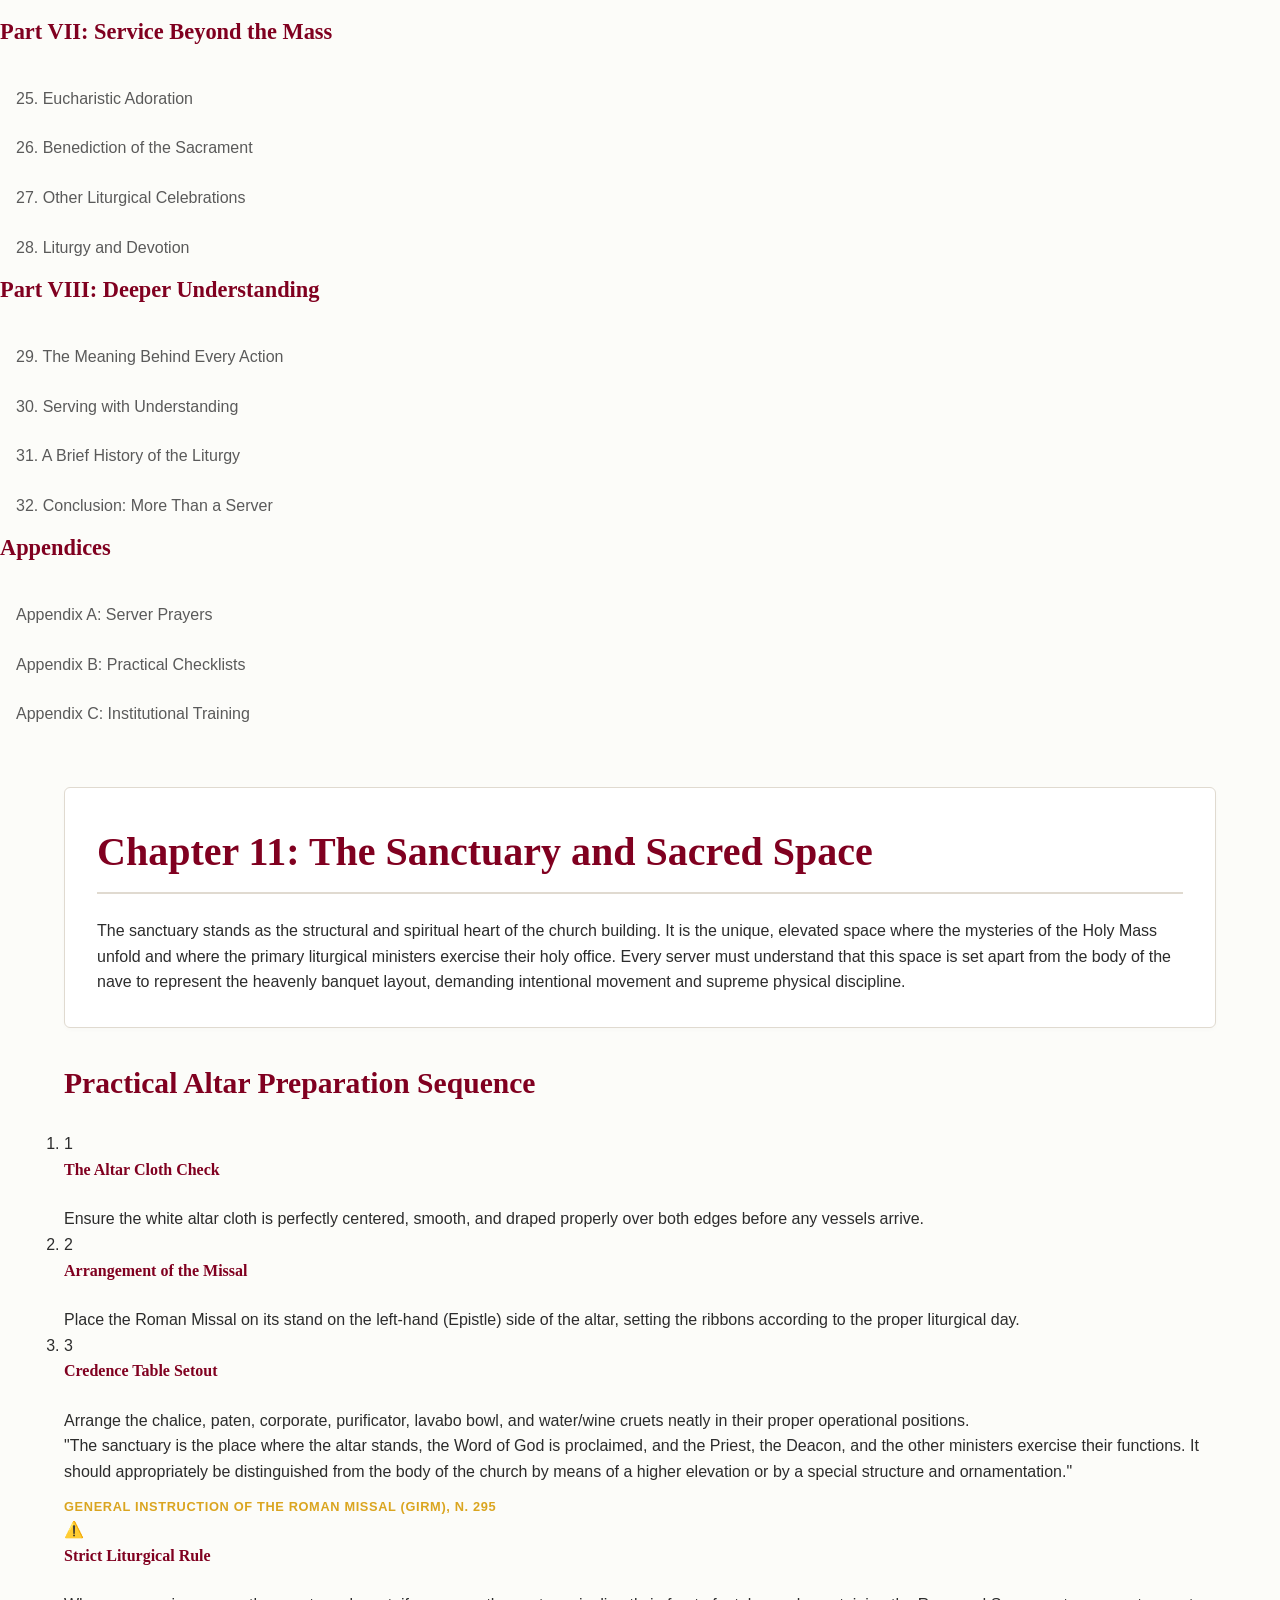
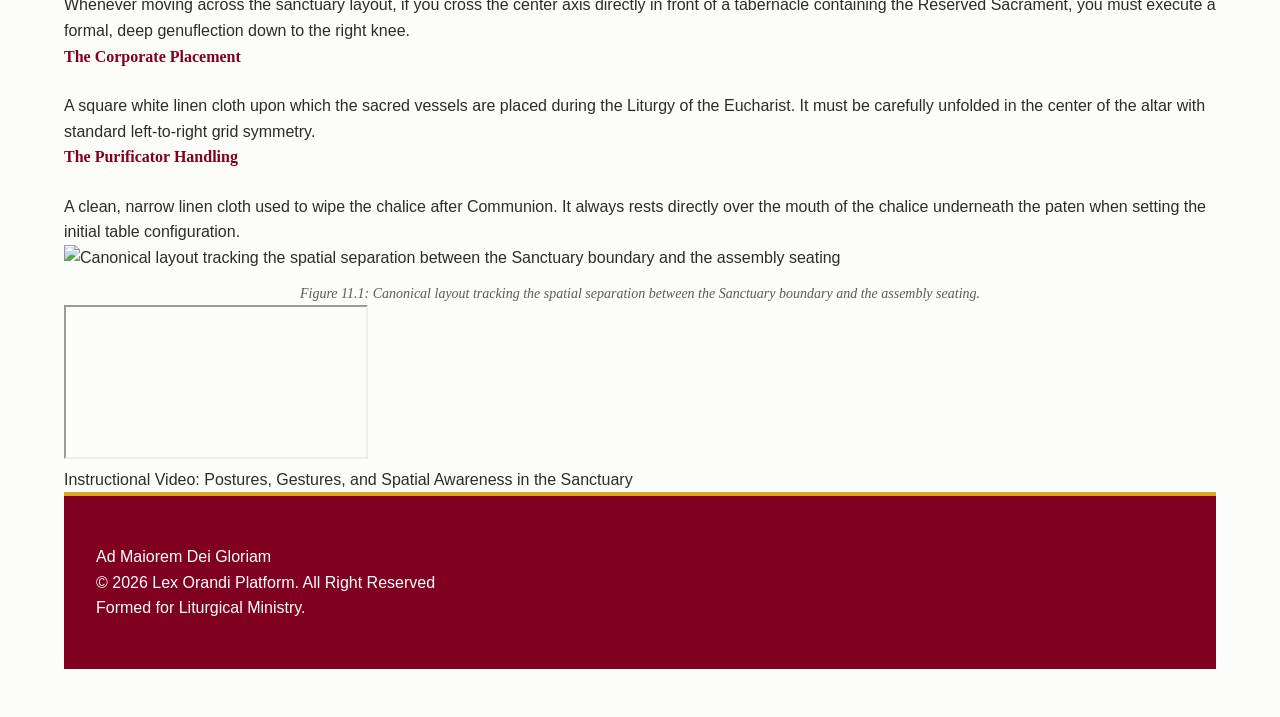
==== commit c2d26284: "Fix navigation menu merge conflict" ====
--- a/index.html
+++ b/index.html
@@ -5,7 +5,10 @@
   <meta charset="UTF-8">
   <meta name="viewport" content="width=device-width, initial-scale=1.0">
   <title>Lex Orandi — Liturgical Instruction Platform</title>
-  <!-- External stylesheet linking per requirements -->
+  <!-- Google Fonts: Cinzel for Liturgical Serif, Playfair Display for Secondary Font -->
+  <link rel="preconnect" href="https://googleapis.com">
+  <link rel="preconnect" href="https://gstatic.com" crossorigin>
+  <link href="https://googleapis.com/css2?family=Cinzel:wght@400;700&family=Playfair+Display:ital,wght@0,400;0,600;1,400&display=swap" rel="stylesheet">
   <link rel="stylesheet" href="style.css">
 </head>
 
@@ -23,6 +26,17 @@
         <a href="#" class="nav-link">Mass Guide</a>
         <a href="#" class="nav-link">Institution Portal</a>
       </nav>
+      <a href="#" class="nav-logo">
+        <!-- Universal Brand Logo Placeholder -->
+        <img src="https://placeholder.com" alt="Lex Orandi Logo">
+        <span>Lex Orandi</span>
+      </a>
+      <ul class="nav-menu">
+        <li><a href="#" class="nav-link active">Home</a></li>
+        <li><a href="#" class="nav-link">Sacraments</a></li>
+        <li><a href="#" class="nav-link">Liturgy</a></li>
+        <li><a href="#" class="nav-link">Resources</a></li>
+      </ul>
     </div>
   </header>
 
@@ -242,4 +256,7 @@
       </footer>
     </main>
   </div>
-</body>+
+</body>
+</html>
+
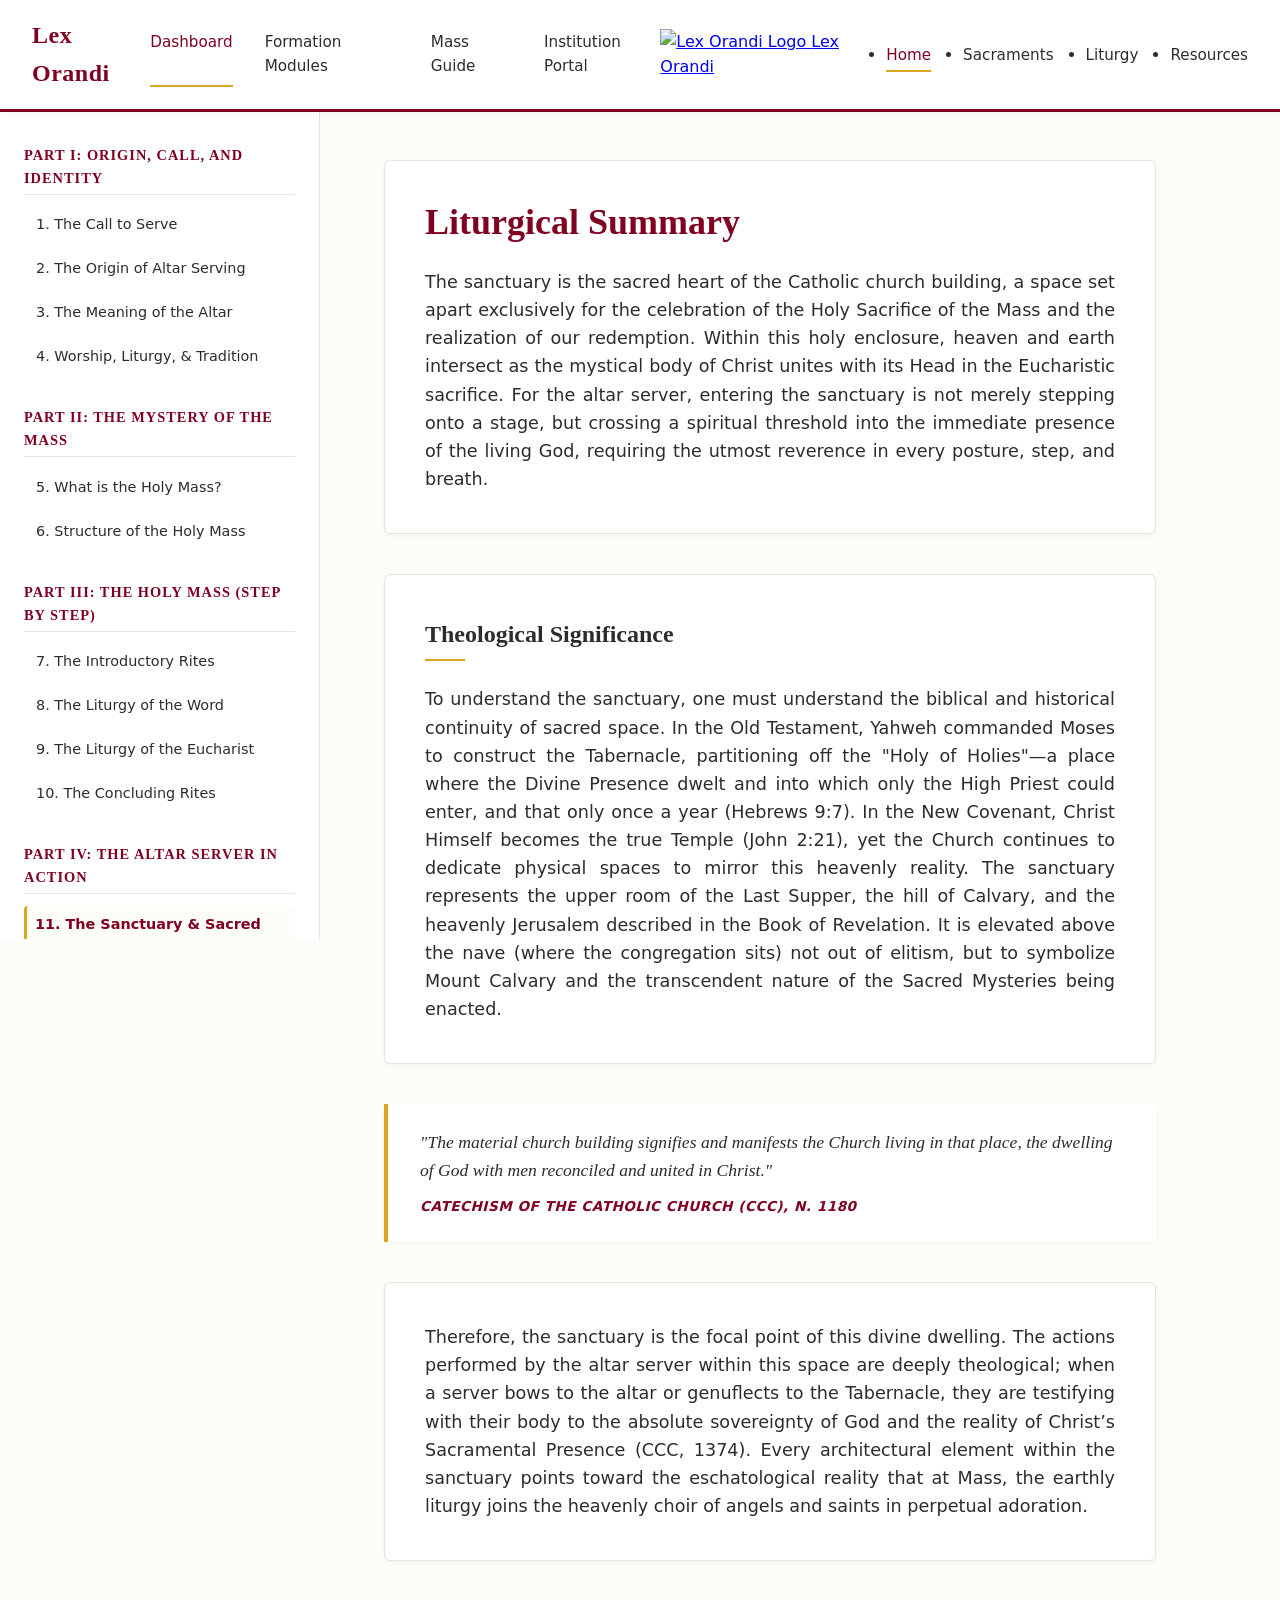
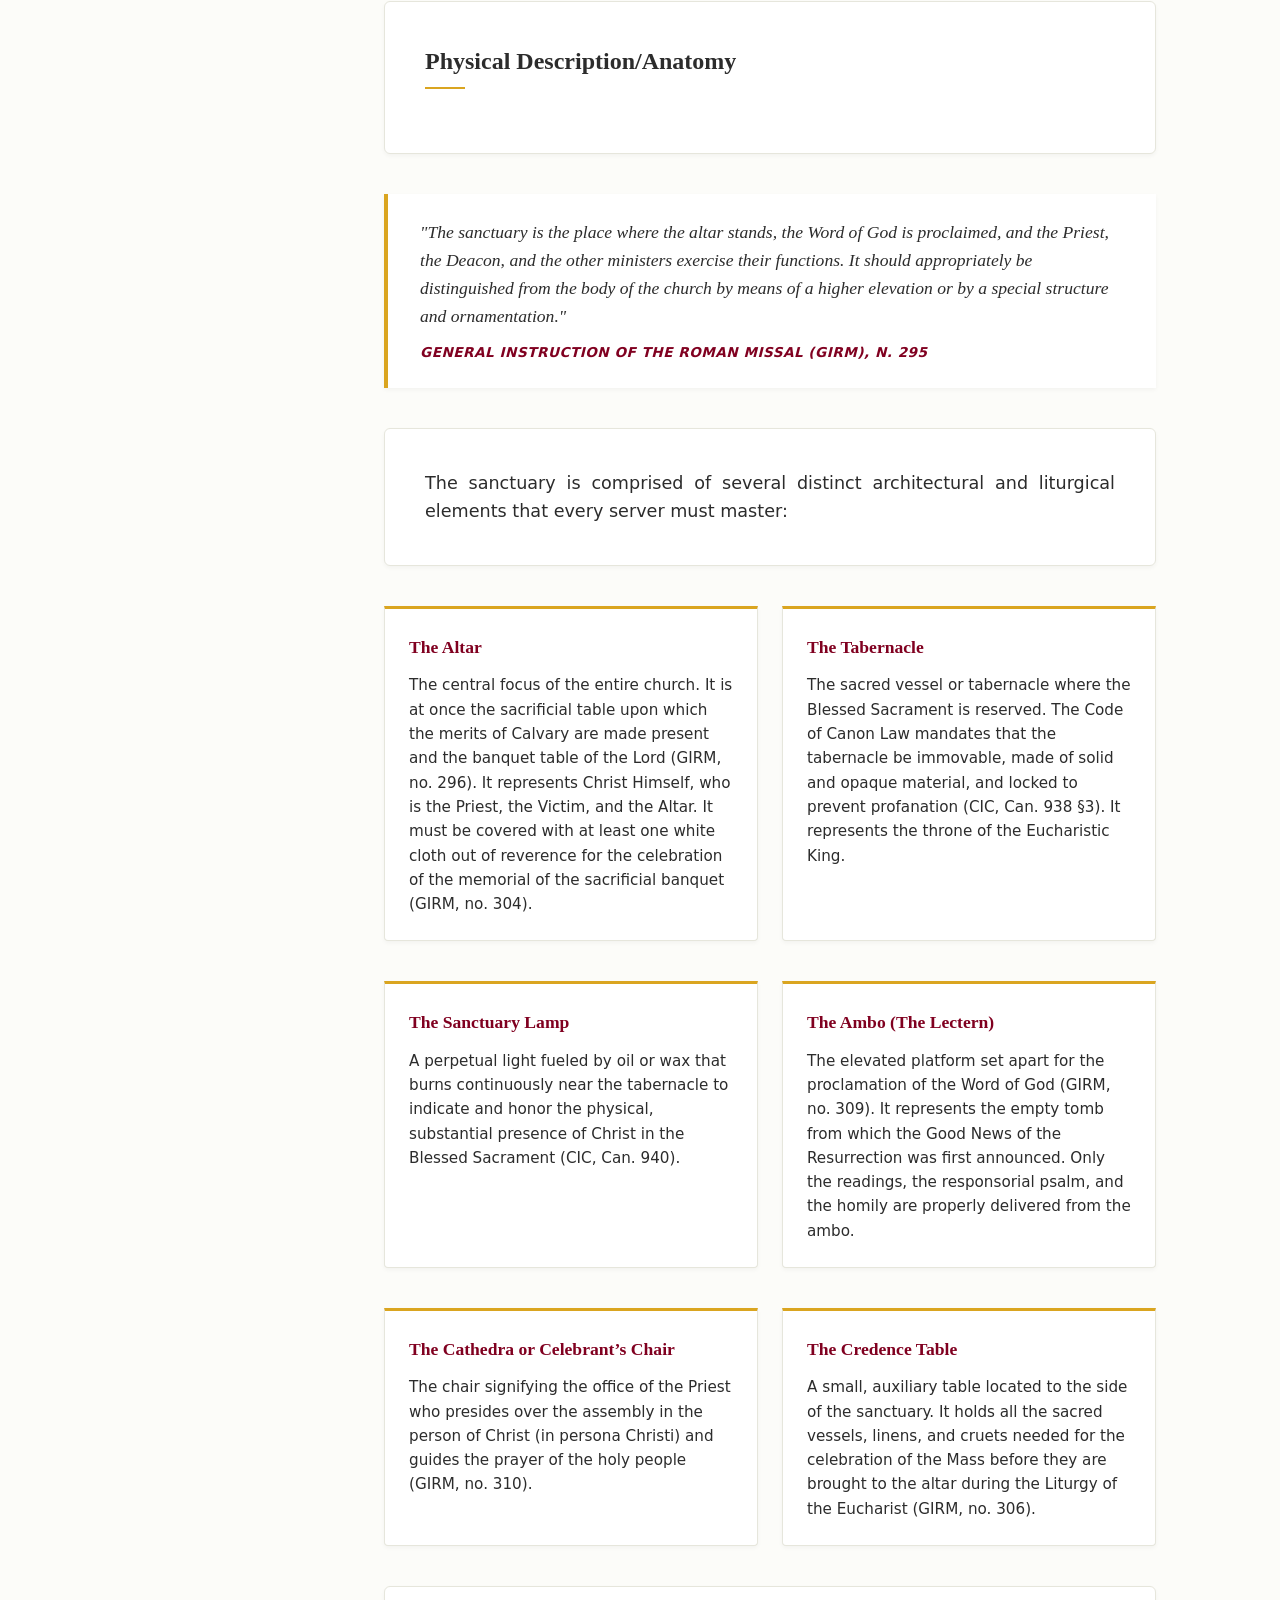
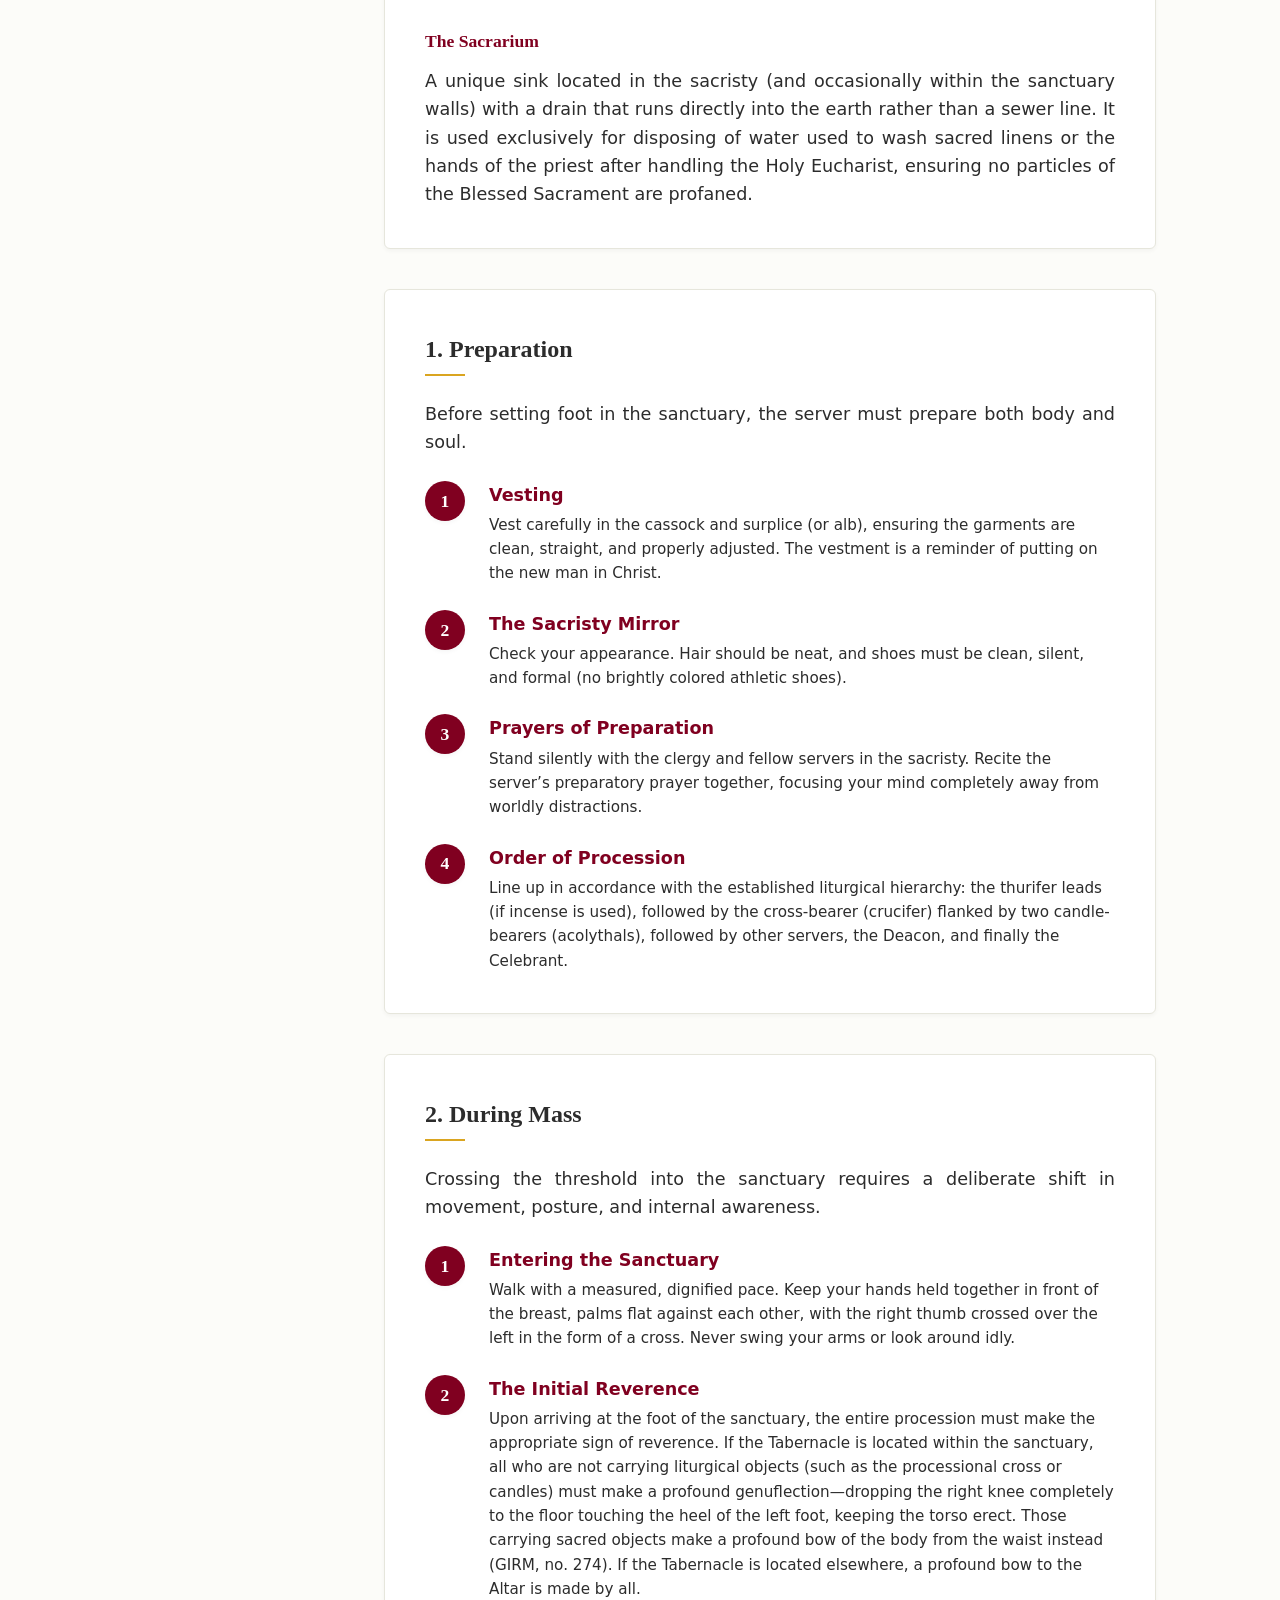
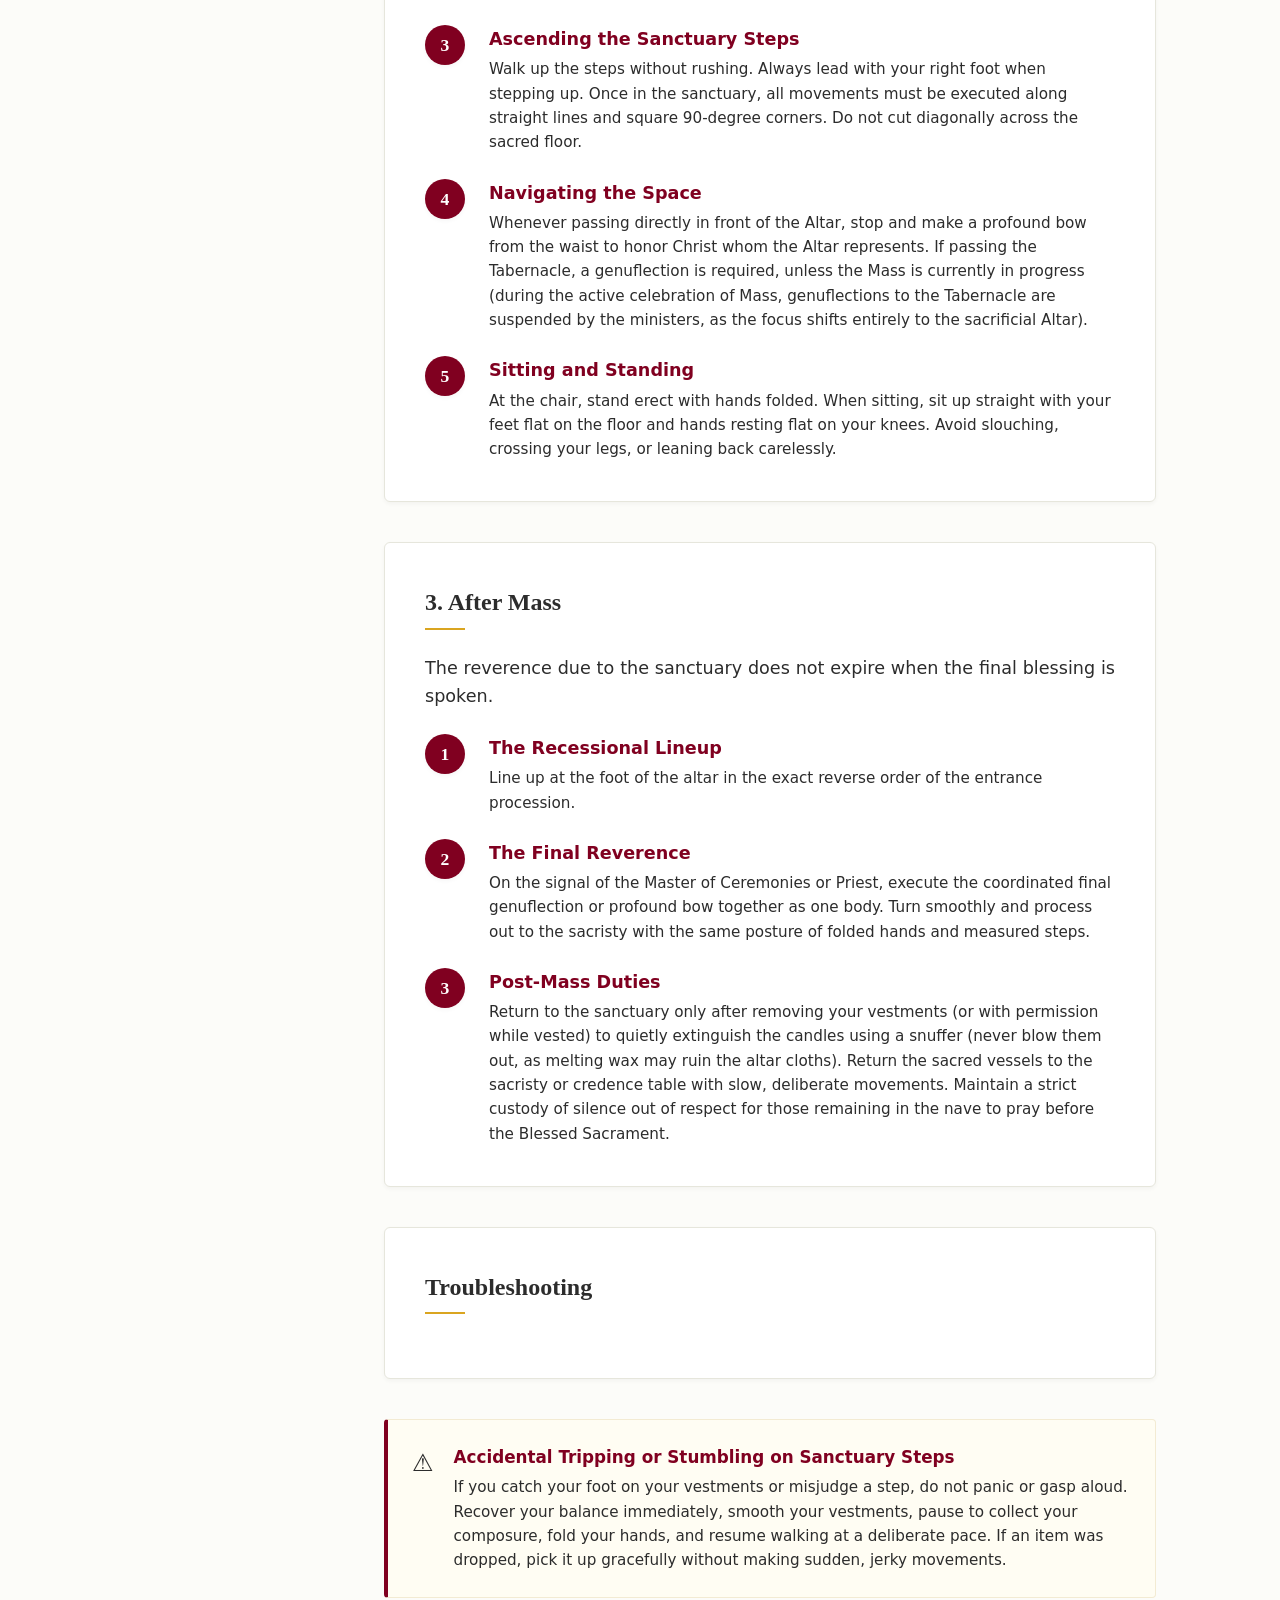
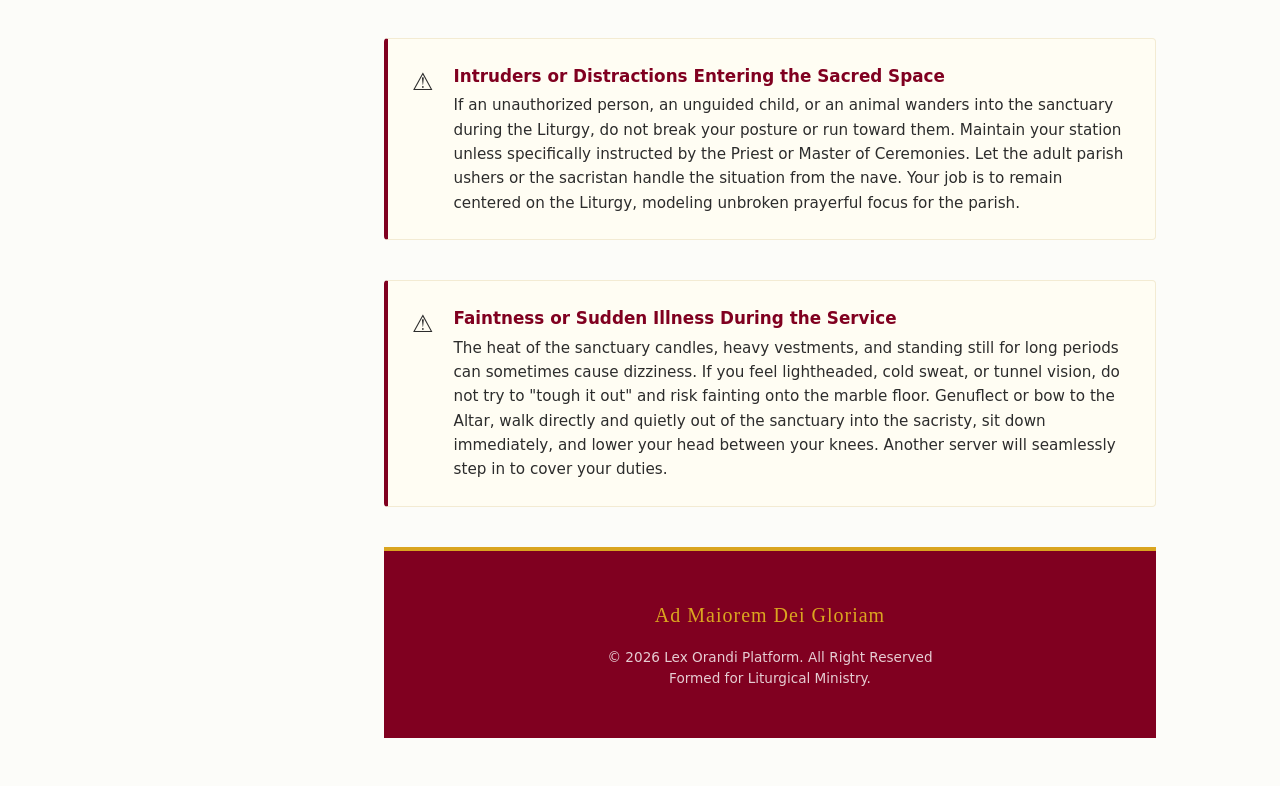
==== commit 4f4da1a1: "feat: added js and finished working on 80% of ch11.html" ====
--- a/index.html
+++ b/index.html
@@ -1,262 +1,347 @@
-<!DOCTYPE html>
+<!doctype html>
 <html lang="en">
-
-<head>
-  <meta charset="UTF-8">
-  <meta name="viewport" content="width=device-width, initial-scale=1.0">
-  <title>Lex Orandi — Liturgical Instruction Platform</title>
-  <!-- Google Fonts: Cinzel for Liturgical Serif, Playfair Display for Secondary Font -->
-  <link rel="preconnect" href="https://googleapis.com">
-  <link rel="preconnect" href="https://gstatic.com" crossorigin>
-  <link href="https://googleapis.com/css2?family=Cinzel:wght@400;700&family=Playfair+Display:ital,wght@0,400;0,600;1,400&display=swap" rel="stylesheet">
-  <link rel="stylesheet" href="style.css">
-</head>
-
-<body>
-
-  <!-- Sticky Top Navigation Bar -->
-  <header class="main-header">
-    <div class="nav-container">
-      <div class="brand-logo">
-        <span class="logo-text">Lex Orandi</span>
-      </div>
-      <nav class="nav-menu">
-        <a href="#" class="nav-link active">Dashboard</a>
-        <a href="#" class="nav-link">Formation Modules</a>
-        <a href="#" class="nav-link">Mass Guide</a>
-        <a href="#" class="nav-link">Institution Portal</a>
-      </nav>
-      <a href="#" class="nav-logo">
-        <!-- Universal Brand Logo Placeholder -->
-        <img src="https://placeholder.com" alt="Lex Orandi Logo">
-        <span>Lex Orandi</span>
-      </a>
-      <ul class="nav-menu">
-        <li><a href="#" class="nav-link active">Home</a></li>
-        <li><a href="#" class="nav-link">Sacraments</a></li>
-        <li><a href="#" class="nav-link">Liturgy</a></li>
-        <li><a href="#" class="nav-link">Resources</a></li>
-      </ul>
-    </div>
-  </header>
-
-  <!-- Structural Layout Grid Container -->
-  <div class="app-layout">
-
-    <!-- Sticky Left Sidebar Navigation: Full 32-Chapter Outline -->
-    <aside class="sidebar-nav">
-
-      <div class="sidebar-section">
-        <h3 class="sidebar-title">Part I: Origin, Call, and Identity</h3>
-        <ul class="sidebar-menu">
-          <li><a href="#" class="sidebar-link">1. The Call to Serve</a></li>
-          <li><a href="#" class="sidebar-link">2. The Origin of Altar Serving</a></li>
-          <li><a href="#" class="sidebar-link">3. The Meaning of the Altar</a></li>
-          <li><a href="#" class="sidebar-link">4. Worship, Liturgy, & Tradition</a></li>
+  <head>
+    <meta charset="UTF-8" />
+    <meta name="viewport" content="width=device-width, initial-scale=1.0" />
+    <title>Lex Orandi — Liturgical Instruction Platform</title>
+    <!-- Google Fonts: Cinzel for Liturgical Serif, Playfair Display for Secondary Font -->
+    <link rel="preconnect" href="https://googleapis.com" />
+    <link rel="preconnect" href="https://gstatic.com" crossorigin />
+    <link
+      href="https://googleapis.com/css2?family=Cinzel:wght@400;700&family=Playfair+Display:ital,wght@0,400;0,600;1,400&display=swap"
+      rel="stylesheet"
+    />
+    <link rel="stylesheet" href="style.css" />
+  </head>
+
+  <body>
+    <!-- Sticky Top Navigation Bar -->
+    <header class="main-header">
+      <div class="nav-container">
+        <div class="brand-logo">
+          <span class="logo-text">Lex Orandi</span>
+        </div>
+        <nav class="nav-menu">
+          <a href="#" class="nav-link active">Dashboard</a>
+          <a href="#" class="nav-link">Formation Modules</a>
+          <a href="#" class="nav-link">Mass Guide</a>
+          <a href="#" class="nav-link">Institution Portal</a>
+        </nav>
+        <a href="#" class="nav-logo">
+          <!-- Universal Brand Logo Placeholder -->
+          <img src="https://placeholder.com" alt="Lex Orandi Logo" />
+          <span>Lex Orandi</span>
+        </a>
+        <ul class="nav-menu">
+          <li><a href="#" class="nav-link active">Home</a></li>
+          <li><a href="#" class="nav-link">Sacraments</a></li>
+          <li><a href="#" class="nav-link">Liturgy</a></li>
+          <li><a href="#" class="nav-link">Resources</a></li>
         </ul>
       </div>
-
-      <div class="sidebar-section">
-        <h3 class="sidebar-title">Part II: The Mystery of the Mass</h3>
-        <ul class="sidebar-menu">
-          <li><a href="#" class="sidebar-link">5. What is the Holy Mass?</a></li>
-          <li><a href="#" class="sidebar-link">6. Structure of the Holy Mass</a></li>
-        </ul>
-      </div>
-
-      <div class="sidebar-section">
-        <h3 class="sidebar-title">Part III: The Holy Mass (Step by Step)</h3>
-        <ul class="sidebar-menu">
-          <li><a href="#" class="sidebar-link">7. The Introductory Rites</a></li>
-          <li><a href="#" class="sidebar-link">8. The Liturgy of the Word</a></li>
-          <li><a href="#" class="sidebar-link">9. The Liturgy of the Eucharist</a></li>
-          <li><a href="#" class="sidebar-link">10. The Concluding Rites</a></li>
-        </ul>
-      </div>
-
-      <div class="sidebar-section">
-        <h3 class="sidebar-title">Part IV: The Altar Server in Action</h3>
-        <ul class="sidebar-menu">
-          <li><a href="#" class="sidebar-link active-link">11. The Sanctuary & Sacred Space</a></li>
-          <li><a href="#" class="sidebar-link">12. Duties Before Mass</a></li>
-          <li><a href="#" class="sidebar-link">13. Duties During Mass</a></li>
-          <li><a href="#" class="sidebar-link">14. Duties After Mass</a></li>
-          <li><a href="#" class="sidebar-link">15. Roles of Different Servers</a></li>
-          <li><a href="#" class="sidebar-link">16. The Priest and the Server</a></li>
-        </ul>
-      </div>
-
-      <div class="sidebar-section">
-        <h3 class="sidebar-title">Part V: The Language of the Liturgy</h3>
-        <ul class="sidebar-menu">
-          <li><a href="#" class="sidebar-link">17. Sacred Vessels & Meaning</a></li>
-          <li><a href="#" class="sidebar-link">18. Vestments & Symbolism</a></li>
-          <li><a href="#" class="sidebar-link">19. Gestures, Postures, & Silence</a></li>
-        </ul>
-      </div>
-
-      <div class="sidebar-section">
-        <h3 class="sidebar-title">Part VI: Formation of the Server</h3>
-        <ul class="sidebar-menu">
-          <li><a href="#" class="sidebar-link">20. Discipline and Conduct</a></li>
-          <li><a href="#" class="sidebar-link">21. Interior Disposition</a></li>
-          <li><a href="#" class="sidebar-link">22. Growth Through Mistakes</a></li>
-          <li><a href="#" class="sidebar-link">23. Handling Unexpected Situations</a></li>
-          <li><a href="#" class="sidebar-link">24. Spiritual Life of a Server</a></li>
-        </ul>
-      </div>
-
-      <div class="sidebar-section">
-        <h3 class="sidebar-title">Part VII: Service Beyond the Mass</h3>
-        <ul class="sidebar-menu">
-          <li><a href="#" class="sidebar-link">25. Eucharistic Adoration</a></li>
-          <li><a href="#" class="sidebar-link">26. Benediction of the Sacrament</a></li>
-          <li><a href="#" class="sidebar-link">27. Other Liturgical Celebrations</a></li>
-          <li><a href="#" class="sidebar-link">28. Liturgy and Devotion</a></li>
-        </ul>
-      </div>
-
-      <div class="sidebar-section">
-        <h3 class="sidebar-title">Part VIII: Deeper Understanding</h3>
-        <ul class="sidebar-menu">
-          <li><a href="#" class="sidebar-link">29. The Meaning Behind Every Action</a></li>
-          <li><a href="#" class="sidebar-link">30. Serving with Understanding</a></li>
-          <li><a href="#" class="sidebar-link">31. A Brief History of the Liturgy</a></li>
-          <li><a href="#" class="sidebar-link">32. Conclusion: More Than a Server</a></li>
-        </ul>
-      </div>
-
-      <div class="sidebar-section">
-        <h3 class="sidebar-title">Appendices</h3>
-        <ul class="sidebar-menu">
-          <li><a href="#" class="sidebar-link">Appendix A: Server Prayers</a></li>
-          <li><a href="#" class="sidebar-link">Appendix B: Practical Checklists</a></li>
-          <li><a href="#" class="sidebar-link">Appendix C: Institutional Training</a></li>
-        </ul>
-      </div>
-
-    </aside>
-
-    <!-- Right-Side Scrollable Main Content Panel -->
-    <main class="main-content">
-
-      <!-- Standard Text Box Component -->
-      <section class="content-card text-box">
-        <h1 class="section-title">Chapter 11: The Sanctuary and Sacred Space</h1>
-        <p class="paragraph-text">
-          The sanctuary stands as the structural and spiritual heart of the church building. It is the unique, elevated
-          space where the mysteries of the Holy Mass unfold and where the primary liturgical ministers exercise their
-          holy office. Every server must understand that this space is set apart from the body of the nave to represent
-          the heavenly banquet layout, demanding intentional movement and supreme physical discipline.
-        </p>
-      </section>
-
-      <!-- Step-by-Step Ordered List Component -->
-      <section class="content-card process-box">
-        <h2 class="section-subtitle">Practical Altar Preparation Sequence</h2>
-        <ol class="step-list">
-          <li class="step-item">
-            <span class="step-number">1</span>
-            <div class="step-body">
-              <h4 class="step-heading">The Altar Cloth Check</h4>
-              <p class="step-desc">Ensure the white altar cloth is perfectly centered, smooth, and draped properly over
-                both edges before any vessels arrive.</p>
-            </div>
-          </li>
-          <li class="step-item">
-            <span class="step-number">2</span>
-            <div class="step-body">
-              <h4 class="step-heading">Arrangement of the Missal</h4>
-              <p class="step-desc">Place the Roman Missal on its stand on the left-hand (Epistle) side of the altar,
-                setting the ribbons according to the proper liturgical day.</p>
-            </div>
-          </li>
-          <li class="step-item">
-            <span class="step-number">3</span>
-            <div class="step-body">
-              <h4 class="step-heading">Credence Table Setout</h4>
-              <p class="step-desc">Arrange the chalice, paten, corporate, purificator, lavabo bowl, and water/wine
-                cruets neatly in their proper operational positions.</p>
-            </div>
-          </li>
-        </ol>
-      </section>
-
-      <!-- Left-Bordered Church Citation Block Component -->
-      <blockquote class="citation-block" cite="General Instruction of the Roman Missal, n. 295">
-        <p class="citation-text">
-          "The sanctuary is the place where the altar stands, the Word of God is proclaimed, and the Priest, the Deacon,
-          and the other ministers exercise their functions. It should appropriately be distinguished from the body of
-          the church by means of a higher elevation or by a special structure and ornamentation."
-        </p>
-        <cite class="citation-source">General Instruction of the Roman Missal (GIRM), n. 295</cite>
-      </blockquote>
-
-      <!-- Highlighted Attention Alert Box Component -->
-
-
-      <div class="alert-box attention-alert">
-        <div class="alert-icon">⚠️</div>
-        <div class="alert-body">
-          <h4 class="alert-title">Strict Liturgical Rule</h4>
-          <p class="alert-desc">
-            <!-- Highlighted Attention Alert Box Component -->
-            Whenever moving across the sanctuary layout, if you cross the center axis directly in front of a tabernacle
-            containing the Reserved Sacrament, you must execute a formal, deep genuflection down to the right knee.
-          </p>
-        </div>
-      </div>
-
-      <!-- Side-by-Side Comparative Flex Cards Component -->
-      <section class="comparison-row">
-        <div class="compare-card">
-          <h4 class="compare-title">The Corporate Placement</h4>
-          <p class="compare-desc">
-            A square white linen cloth upon which the sacred vessels are placed during the Liturgy of the Eucharist. It
-            must be carefully unfolded in the center of the altar with standard left-to-right grid symmetry.
-          </p>
-        </div>
-        <div class="compare-card">
-          <h4 class="compare-title">The Purificator Handling</h4>
-          <p class="compare-desc">
-            A clean, narrow linen cloth used to wipe the chalice after Communion. It always rests directly over the
-            mouth of the chalice underneath the paten when setting the initial table configuration.
-          </p>
-        </div>
-      </section>
-
-      <!-- Multimedia Containers: Responsive Image Box -->
-      <figure class="media-container image-frame">
-        <div class="image-wrapper">
-          <img src="https://placeholder.com"
-            alt="Canonical layout tracking the spatial separation between the Sanctuary boundary and the assembly seating">
-        </div>
-        <figcaption class="media-caption">Figure 11.1: Canonical layout tracking the spatial separation between the
-          Sanctuary boundary and the assembly seating.</figcaption>
-      </figure>
-
-      <!-- Multimedia Containers: 16:9 Responsive Video Embed Container -->
-      <div class="media-container video-frame">
-        <div class="video-ratio-wrapper">
-          <iframe src="https://youtube.com" title="Liturgical Video Instruction"
-            allow="accelerometer; autoplay; clipboard-write; encrypted-media; gyroscope; picture-in-picture"
-            allowfullscreen></iframe>
-        </div>
-        <span class="video-caption">Instructional Video: Postures, Gestures, and Spatial Awareness in the
-          Sanctuary</span>
-      </div>
-
+    </header>
+
+    <!-- Structural Layout Grid Container -->
+    <div class="app-layout">
+      <!-- Sticky Left Sidebar Navigation: Full 32-Chapter Outline -->
+      <aside class="sidebar-nav">
+        <div class="sidebar-section">
+          <h3 class="sidebar-title">Part I: Origin, Call, and Identity</h3>
+          <ul class="sidebar-menu">
+            <li>
+              <a href="chapters/ch1.html" class="sidebar-link" data-slug="ch1"
+                >1. The Call to Serve</a
+              >
+            </li>
+            <li>
+              <a href="chapters/ch2.html" class="sidebar-link" data-slug="ch2"
+                >2. The Origin of Altar Serving</a
+              >
+            </li>
+            <li>
+              <a href="chapters/ch3.html" class="sidebar-link" data-slug="ch3"
+                >3. The Meaning of the Altar</a
+              >
+            </li>
+            <li>
+              <a href="chapters/ch4.html" class="sidebar-link" data-slug="ch4"
+                >4. Worship, Liturgy, & Tradition</a
+              >
+            </li>
+          </ul>
+        </div>
+
+        <div class="sidebar-section">
+          <h3 class="sidebar-title">Part II: The Mystery of the Mass</h3>
+          <ul class="sidebar-menu">
+            <li>
+              <a href="chapters/ch5.html" class="sidebar-link" data-slug="ch5"
+                >5. What is the Holy Mass?</a
+              >
+            </li>
+            <li>
+              <a href="chapters/ch6.html" class="sidebar-link" data-slug="ch6"
+                >6. Structure of the Holy Mass</a
+              >
+            </li>
+          </ul>
+        </div>
+
+        <div class="sidebar-section">
+          <h3 class="sidebar-title">Part III: The Holy Mass (Step by Step)</h3>
+          <ul class="sidebar-menu">
+            <li>
+              <a href="chapters/ch7.html" class="sidebar-link" data-slug="ch7"
+                >7. The Introductory Rites</a
+              >
+            </li>
+            <li>
+              <a href="chapters/ch8.html" class="sidebar-link" data-slug="ch8"
+                >8. The Liturgy of the Word</a
+              >
+            </li>
+            <li>
+              <a href="chapters/ch9.html" class="sidebar-link" data-slug="ch9"
+                >9. The Liturgy of the Eucharist</a
+              >
+            </li>
+            <li>
+              <a href="chapters/ch10.html" class="sidebar-link" data-slug="ch10"
+                >10. The Concluding Rites</a
+              >
+            </li>
+          </ul>
+        </div>
+
+        <div class="sidebar-section">
+          <h3 class="sidebar-title">Part IV: The Altar Server in Action</h3>
+          <ul class="sidebar-menu">
+            <li>
+              <a
+                href="chapters/ch11.html"
+                class="sidebar-link active-link"
+                data-slug="ch11"
+                >11. The Sanctuary & Sacred Space</a
+              >
+            </li>
+            <li>
+              <a href="chapters/ch12.html" class="sidebar-link" data-slug="ch12"
+                >12. Duties Before Mass</a
+              >
+            </li>
+            <li>
+              <a href="chapters/ch13.html" class="sidebar-link" data-slug="ch13"
+                >13. Duties During Mass</a
+              >
+            </li>
+            <li>
+              <a href="chapters/ch14.html" class="sidebar-link" data-slug="ch14"
+                >14. Duties After Mass</a
+              >
+            </li>
+            <li>
+              <a href="chapters/ch15.html" class="sidebar-link" data-slug="ch15"
+                >15. Roles of Different Servers</a
+              >
+            </li>
+            <li>
+              <a href="chapters/ch16.html" class="sidebar-link" data-slug="ch16"
+                >16. The Priest and the Server</a
+              >
+            </li>
+          </ul>
+        </div>
+
+        <div class="sidebar-section">
+          <h3 class="sidebar-title">Part V: The Language of the Liturgy</h3>
+          <ul class="sidebar-menu">
+            <li>
+              <a href="chapters/ch17.html" class="sidebar-link" data-slug="ch17"
+                >17. Sacred Vessels & Meaning</a
+              >
+            </li>
+            <li>
+              <a href="chapters/ch18.html" class="sidebar-link" data-slug="ch18"
+                >18. Vestments & Symbolism</a
+              >
+            </li>
+            <li>
+              <a href="chapters/ch19.html" class="sidebar-link" data-slug="ch19"
+                >19. Gestures, Postures, & Silence</a
+              >
+            </li>
+          </ul>
+        </div>
+
+        <div class="sidebar-section">
+          <h3 class="sidebar-title">Part VI: Formation of the Server</h3>
+          <ul class="sidebar-menu">
+            <li>
+              <a href="chapters/ch20.html" class="sidebar-link" data-slug="ch20"
+                >20. Discipline and Conduct</a
+              >
+            </li>
+            <li>
+              <a href="chapters/ch21.html" class="sidebar-link" data-slug="ch21"
+                >21. Interior Disposition</a
+              >
+            </li>
+            <li>
+              <a href="chapters/ch22.html" class="sidebar-link" data-slug="ch22"
+                >22. Growth Through Mistakes</a
+              >
+            </li>
+            <li>
+              <a href="chapters/ch23.html" class="sidebar-link" data-slug="ch23"
+                >23. Handling Unexpected Situations</a
+              >
+            </li>
+            <li>
+              <a href="chapters/ch24.html" class="sidebar-link" data-slug="ch24"
+                >24. Spiritual Life of a Server</a
+              >
+            </li>
+          </ul>
+        </div>
+
+        <div class="sidebar-section">
+          <h3 class="sidebar-title">Part VII: Service Beyond the Mass</h3>
+          <ul class="sidebar-menu">
+            <li>
+              <a href="chapters/ch25.html" class="sidebar-link" data-slug="ch25"
+                >25. Eucharistic Adoration</a
+              >
+            </li>
+            <li>
+              <a href="chapters/ch26.html" class="sidebar-link" data-slug="ch26"
+                >26. Benediction of the Sacrament</a
+              >
+            </li>
+            <li>
+              <a href="chapters/ch27.html" class="sidebar-link" data-slug="ch27"
+                >27. Other Liturgical Celebrations</a
+              >
+            </li>
+            <li>
+              <a href="chapters/ch28.html" class="sidebar-link" data-slug="ch28"
+                >28. Liturgy and Devotion</a
+              >
+            </li>
+          </ul>
+        </div>
+
+        <div class="sidebar-section">
+          <h3 class="sidebar-title">Part VIII: Deeper Understanding</h3>
+          <ul class="sidebar-menu">
+            <li>
+              <a href="chapters/ch29.html" class="sidebar-link" data-slug="ch29"
+                >29. The Meaning Behind Every Action</a
+              >
+            </li>
+            <li>
+              <a href="chapters/ch30.html" class="sidebar-link" data-slug="ch30"
+                >30. Serving with Understanding</a
+              >
+            </li>
+            <li>
+              <a href="chapters/ch31.html" class="sidebar-link" data-slug="ch31"
+                >31. A Brief History of the Liturgy</a
+              >
+            </li>
+            <li>
+              <a href="chapters/ch32.html" class="sidebar-link" data-slug="ch32"
+                >32. Conclusion: More Than a Server</a
+              >
+            </li>
+          </ul>
+        </div>
+
+        <div class="sidebar-section">
+          <h3 class="sidebar-title">Appendices</h3>
+          <ul class="sidebar-menu">
+            <li>
+              <a
+                href="chapters/appendixA.html"
+                class="sidebar-link"
+                data-slug="appendixA"
+                >Appendix A: Server Prayers</a
+              >
+            </li>
+            <li>
+              <a
+                href="chapters/appendixB.html"
+                class="sidebar-link"
+                data-slug="appendixB"
+                >Appendix B: Practical Checklists</a
+              >
+            </li>
+            <li>
+              <a
+                href="chapters/appendixC.html"
+                class="sidebar-link"
+                data-slug="appendixC"
+                >Appendix C: Institutional Training</a
+              >
+            </li>
+          </ul>
+        </div>
+      </aside>
+
+      <!-- Right-Side Scrollable Main Content Panel -->
+      <main class="main-content" id="content-display"></main>
       <!-- Centered Footer Structural Base -->
-      <footer class="main-footer">
-        <div class="footer-content">
-          <p class="tagline">Ad Maiorem Dei Gloriam</p>
-          <p class="metadata">&copy; 2026 Lex Orandi Platform. All Right Reserved </p>
-          <p class="metadata">Formed for Liturgical Ministry.</p>
-        </div>
-      </footer>
-    </main>
-  </div>
-
-</body>
+    </div>
+    <script>
+      document.addEventListener("DOMContentLoaded", () => {
+        const mainContent = document.getElementById("content-display");
+        const links = document.querySelectorAll(".sidebar-link");
+
+        // Reusable core fetch engine
+        async function loadChapter(url, slug) {
+          try {
+            const response = await fetch(url);
+            if (!response.ok) throw new Error("Chapter not found.");
+
+            // Inject the clean HTML fragment directly into the display grid
+            const htmlData = await response.text();
+            mainContent.innerHTML = htmlData;
+
+            // Ensure layout view instantly resets cleanly to top
+            mainContent.scrollTop = 0;
+
+            // Highlight the active link visually
+            links.forEach((l) => l.classList.remove("active-link"));
+            const activeLink = document.querySelector(`[data-slug="${slug}"]`);
+            if (activeLink) activeLink.classList.add("active-link");
+
+            // URL update so users can easily bookmark individual chapters
+            history.pushState({ slug }, "", `?chapter=${slug}`);
+          } catch (error) {
+            mainContent.innerHTML = `<div class="alert-box attention-alert">
+                <div class="alert-icon">⚠️</div>
+                <div class="alert-body">
+                    <h4 class="alert-title">System Error</h4>
+                    <p class="alert-desc">Unable to load the requested liturgical file.</p>
+                </div>
+            </div>`;
+          }
+        }
+
+        // Intercept clicks on the sidebar items
+        links.forEach((link) => {
+          link.addEventListener("click", (e) => {
+            e.preventDefault();
+            const url = link.getAttribute("href");
+            const slug = link.getAttribute("data-slug");
+            loadChapter(url, slug);
+          });
+        });
+
+        // Deep-linking fallback: Check URL parameters on page refresh
+        const urlParams = new URLSearchParams(window.location.search);
+        const initialSlug = urlParams.get("chapter") || "ch11"; // Set your default homepage lesson
+        loadChapter(`chapters/${initialSlug}.html`, initialSlug);
+      });
+    </script>
+  </body>
 </html>
-
--- a/style.css
+++ b/style.css
@@ -1,23 +1,21 @@
 /* ==========================================================================
-   1. CORE VARIABLES & BASE STYLES
+   LEX ORANDI — LITURGICAL PLATFORM CORE STYLESHEET
+   Visual Theme: The Catholic Spirit (Burgundy, Liturgical Gold, Parchment)
    ========================================================================== */
+
+/* --- 1. CORE RESET & VARIABLES --- */
 :root {
-  --color-primary: #800020;        /* Burgundy */
-  --color-secondary: #daa520;      /* Liturgical Gold */
-  --color-bg: #fcfcf9;             /* Soft Cream Parchment */
-  --color-text: #2c2c2c;           /* Soft Slate Black */
-  --color-text-light: #5a5a5a;     /* Muted Text */
-  --color-card-bg: #ffffff;        /* Pure White for Contrast */
-  --color-alert-bg: #fff9e6;       /* Soft Yellow for Warnings */
-  --color-border: #e0dad0;         /* Muted Earthy Border */
-  
-  --font-serif: "Cinzel", "Georgia", serif;
-  --font-sans: "Playfair Display", "Helvetica Neue", sans-serif;
-  
-  --header-height: 70px;
-  --sidebar-width: 280px;
-  --max-width: 1400px;
-  --transition-speed: 0.3s;
+  --primary-burgundy: #800020;
+  --secondary-gold: #daa520;
+  --bg-parchment: #fcfcf9;
+  --text-slate: #2c2c2c;
+  --border-subtle: #e6e6dc;
+  --white-pure: #ffffff;
+  --shadow-sm: 0 2px 4px rgba(0, 0, 0, 0.04);
+  --shadow-md: 0 4px 12px rgba(0, 0, 0, 0.06);
+  --font-serif: "Georgia", "Times New Roman", serif;
+  --font-sans: system-ui, -apple-system, BlinkMacSystemFont, "Segoe UI", Roboto, sans-serif;
+  --transition-smooth: all 0.25s cubic-bezier(0.4, 0, 0.2, 1);
 }
 
 * {
@@ -27,73 +25,58 @@
 }
 
 body {
-  background-color: var(--color-bg);
-  color: var(--color-text);
+  background-color: var(--bg-parchment);
+  color: var(--text-slate);
   font-family: var(--font-sans);
   line-height: 1.6;
-  min-height: 100vh;
-}
-
-/* ==========================================================================
-   2. STICKY TOP NAVIGATION BAR
-   ========================================================================== */
-.main-nav {
-  background-color: var(--color-card-bg);
-  border-bottom: 3px solid var(--color-primary);
-  height: var(--header-height);
+  -webkit-font-smoothing: antialiased;
+}
+
+/* --- 2. STICKY TOP NAVIGATION BAR --- */
+.main-header {
   position: sticky;
   top: 0;
-  width: 100%;
   z-index: 1000;
-  box-shadow: 0 2px 10px rgba(0, 0, 0, 0.05);
+  background-color: var(--white-pure);
+  border-bottom: 3px solid var(--primary-burgundy);
+  box-shadow: var(--shadow-sm);
 }
 
 .nav-container {
+  max-width: 1440px;
+  margin: 0 auto;
+  padding: 1rem 2rem;
   display: flex;
+  justify-content: space-between;
   align-items: center;
-  justify-content: space-between;
-  height: 100%;
-  max-width: var(--max-width);
-  margin: 0 auto;
-  padding: 0 2rem;
-}
-
-.nav-logo {
-  display: flex;
-  align-items: center;
-  font-family: var(--font-serif);
-  font-size: 1.25rem;
+}
+
+.brand-logo .logo-text {
+  font-family: var(--font-serif);
+  font-size: 1.5rem;
   font-weight: 700;
-  color: var(--color-primary);
-  text-decoration: none;
-}
-
-.nav-logo img {
-  height: 45px;
-  margin-right: 0.75rem;
+  color: var(--primary-burgundy);
+  letter-spacing: 0.5px;
 }
 
 .nav-menu {
   display: flex;
-  list-style: none;
   gap: 2rem;
 }
 
 .nav-link {
-  color: var(--color-text);
   text-decoration: none;
-  font-weight: 600;
+  color: var(--text-slate);
+  font-weight: 500;
   font-size: 0.95rem;
-  text-transform: uppercase;
-  letter-spacing: 0.05em;
-  transition: color var(--transition-speed) ease;
+  padding: 0.5rem 0;
   position: relative;
-  padding: 0.5rem 0;
+  transition: var(--transition-smooth);
 }
 
 .nav-link:hover,
 .nav-link.active {
-  color: var(--color-primary);
+  color: var(--primary-burgundy);
 }
 
 .nav-link::after {
@@ -103,8 +86,8 @@
   left: 0;
   width: 0;
   height: 2px;
-  background-color: var(--color-secondary);
-  transition: width var(--transition-speed) ease;
+  background-color: var(--secondary-gold);
+  transition: var(--transition-smooth);
 }
 
 .nav-link:hover::after,
@@ -112,271 +95,301 @@
   width: 100%;
 }
 
-/* ==========================================================================
-   3. STRUCTURAL TWO-COLUMN GRID
-   ========================================================================== */
-.app-container {
+/* --- 3. TWO-COLUMN STRUCTURAL LAYOUT GRID --- */
+.app-layout {
   display: grid;
-  grid-template-columns: var(--sidebar-width) 1fr;
-  max-width: var(--max-width);
+  grid-template-columns: 320px 1fr;
+  max-width: 1440px;
   margin: 0 auto;
-  min-height: calc(100vh - var(--header-height));
-}
-
-/* Sticky Left Sidebar */
-.sidebar {
-  background-color: var(--color-card-bg);
-  border-right: 1px solid var(--color-border);
+  min-height: calc(100vh - 73px);
+}
+
+/* --- 4. STICKY LEFT SIDEBAR NAVIGATION --- */
+.sidebar-nav {
   position: sticky;
-  top: var(--header-height);
-  height: calc(100vh - var(--header-height));
+  top: 73px;
+  height: calc(100vh - 73px);
   overflow-y: auto;
-  padding: 2rem;
+  background-color: var(--white-pure);
+  border-right: 1px solid var(--border-subtle);
+  padding: 2rem 1.5rem;
+}
+
+.sidebar-section {
+  margin-bottom: 2rem;
+}
+
+.sidebar-title {
+  font-family: var(--font-serif);
+  color: var(--primary-burgundy);
+  font-size: 0.9rem;
+  text-transform: uppercase;
+  letter-spacing: 1px;
+  margin-bottom: 0.75rem;
+  padding-bottom: 0.25rem;
+  border-bottom: 1px solid var(--border-subtle);
 }
 
 .sidebar-menu {
   list-style: none;
 }
 
-.sidebar-item {
+.sidebar-menu li {
   margin-bottom: 0.5rem;
 }
 
 .sidebar-link {
   display: block;
-  padding: 0.75rem 1rem;
-  color: var(--color-text-light);
   text-decoration: none;
+  color: var(--text-slate);
+  font-size: 0.9rem;
+  padding: 0.4rem 0.75rem;
   border-radius: 4px;
-  font-weight: 500;
-  transition: all var(--transition-speed) ease;
+  transition: var(--transition-smooth);
+}
+
+.sidebar-link.active-link {
+    background-color: var(--bg-parchment);
+    color: var(--primary-burgundy) !important;
+    font-weight: 700;
+    border-left: 3px solid var(--secondary-gold);
+    padding-left: 0.5rem;
 }
 
 .sidebar-link:hover {
-  background-color: var(--color-bg);
-  color: var(--color-primary);
-}
-
-.sidebar-link.active {
-  background-color: var(--color-primary);
-  color: #ffffff;
-  font-weight: 600;
-}
-
-/* Right-Side Scrollable Main Content */
+  background-color: var(--bg-parchment);
+  color: var(--primary-burgundy);
+  padding-left: 1rem;
+}
+
+/* --- 5. SCROLLABLE MAIN CONTENT PANEL & COMPONENT CONTAINERS --- */
 .main-content {
   padding: 3rem 4rem;
-  background-color: var(--color-bg);
-}
-
-/* Typography Templates */
-h1, h2, h3, h4 {
-  font-family: var(--font-serif);
-  color: var(--color-primary);
+  max-width: 900px;
+  overflow-y: auto;
+}
+
+.content-card {
+  background: var(--white-pure);
+  border: 1px solid var(--border-subtle);
+  border-radius: 6px;
+  padding: 2.5rem;
+  margin-bottom: 2.5rem;
+  box-shadow: var(--shadow-sm);
+}
+
+.section-title {
+  font-family: var(--font-serif);
+  color: var(--primary-burgundy);
+  font-size: 2.25rem;
+  font-weight: 700;
   margin-bottom: 1.5rem;
-}
-
-h1 { font-size: 2.5rem; border-bottom: 2px solid var(--color-border); padding-bottom: 0.5rem; }
-h2 { font-size: 1.85rem; margin-top: 2rem; }
-h3 { font-size: 1.4rem; }
-
-/* ==========================================================================
-   4. CONTENT MODULE PLACEHOLDERS
-   ========================================================================== */
-
-/* Standard Text Box */
-.text-box {
-  background-color: var(--color-card-bg);
-  border: 1px solid var(--color-border);
-  border-radius: 6px;
-  padding: 2rem;
-  margin-bottom: 2rem;
-  box-shadow: 0 2px 4px rgba(0,0,0,0.02);
-}
-
-.text-box p {
-  margin-bottom: 1rem;
-}
-.text-box p:last-child {
+  line-height: 1.2;
+}
+
+.section-subtitle {
+  font-family: var(--font-serif);
+  color: var(--text-slate);
+  font-size: 1.5rem;
+  margin-bottom: 1.5rem;
+  position: relative;
+  padding-bottom: 0.5rem;
+}
+
+.section-subtitle::after {
+  content: '';
+  position: absolute;
+  bottom: 0;
+  left: 0;
+  width: 40px;
+  height: 2px;
+  background-color: var(--secondary-gold);
+}
+
+.paragraph-text {
+  font-size: 1.1rem;
+  color: var(--text-slate);
+  text-align: justify;
+}
+
+/* --- 6. PLACEHOLDER COMPONENTS --- */
+
+/* Step-by-step Ordered Lists */
+.step-list {
+  list-style: none;
+}
+
+.step-item {
+  display: flex;
+  gap: 1.5rem;
+  margin-bottom: 1.5rem;
+}
+
+.step-item:last-child {
   margin-bottom: 0;
 }
 
-/* Step-by-Step Ordered List */
-.instruction-list {
-  list-style: none;
-  counter-reset: lit-counter;
-  margin-bottom: 2rem;
-}
-
-.instruction-list li {
-  counter-increment: lit-counter;
-  position: relative;
-  padding-left: 3.5rem;
-  margin-bottom: 1.25rem;
-  background-color: var(--color-card-bg);
-  padding-top: 1rem;
-  padding-bottom: 1rem;
-  padding-right: 1.5rem;
-  border-radius: 6px;
-  border: 1px solid var(--color-border);
-}
-
-.instruction-list li::before {
-  content: counter(lit-counter);
-  position: absolute;
-  left: 1rem;
-  top: 50%;
-  transform: translateY(-50%);
-  background-color: var(--color-primary);
-  color: #ffffff;
-  width: 1.75rem;
-  height: 1.75rem;
-  border-radius: 50%;
+.step-number {
   display: flex;
   align-items: center;
   justify-content: center;
+  flex-shrink: 0;
+  width: 2.5rem;
+  height: 2.5rem;
+  background-color: var(--primary-burgundy);
+  color: var(--white-pure);
   font-family: var(--font-serif);
   font-weight: bold;
-  font-size: 0.9rem;
-  border: 2px solid var(--color-secondary);
-}
-
-/* Left-Bordered Church Citation Block (GIRM/CCC) */
-.church-citation {
-  border-left: 4px solid var(--color-primary);
-  background-color: var(--color-card-bg);
+  border-radius: 50%;
+  font-size: 1.1rem;
+  box-shadow: var(--shadow-sm);
+}
+
+.step-heading {
+  font-size: 1.1rem;
+  color: var(--primary-burgundy);
+  margin-bottom: 0.25rem;
+}
+
+.step-desc {
+  font-size: 0.95rem;
+  color: var(--text-slate);
+}
+
+/* Left-Bordered Church Citation Blocks */
+.citation-block {
+  border-left: 4px solid var(--secondary-gold);
+  background-color: var(--white-pure);
   padding: 1.5rem 2rem;
-  margin: 2rem 0;
+  margin: 2.5rem 0;
+  box-shadow: var(--shadow-sm);
+}
+
+.citation-text {
+  font-family: var(--font-serif);
   font-style: italic;
-  position: relative;
-}
-
-.church-citation::before {
-  content: "“";
-  font-family: var(--font-serif);
-  font-size: 4rem;
-  color: var(--color-border);
-  position: absolute;
-  top: -1rem;
-  left: 0.5rem;
-  line-height: 1;
-  pointer-events: none;
+  font-size: 1.1rem;
+  color: var(--text-slate);
+  margin-bottom: 0.75rem;
 }
 
 .citation-source {
   display: block;
-  font-style: normal;
+  font-size: 0.85rem;
+  font-weight: 600;
+  text-transform: uppercase;
+  letter-spacing: 0.5px;
+  color: var(--primary-burgundy);
+}
+
+/* Highlighted Attention Alert Boxes */
+.alert-box {
+  display: flex;
+  gap: 1.25rem;
+  padding: 1.5rem;
+  border-radius: 4px;
+  margin-bottom: 2.5rem;
+}
+
+.attention-alert {
+  background-color: #fffdf3;
+  border: 1px solid #f3ebd3;
+  border-left: 4px solid var(--primary-burgundy);
+}
+
+.alert-icon {
+  font-size: 1.5rem;
+  line-items: 1;
+}
+
+.alert-title {
+  font-size: 1.05rem;
+  color: var(--primary-burgundy);
   font-weight: 700;
-  text-transform: uppercase;
-  font-size: 0.8rem;
-  color: var(--color-secondary);
-  margin-top: 0.75rem;
-  letter-spacing: 0.05em;
-}
-
-/* Highlighted Attention Alert Box */
-.attention-box {
-  background-color: var(--color-alert-bg);
-  border: 1px solid var(--color-secondary);
-  border-left: 5px solid var(--color-secondary);
-  border-radius: 4px;
-  padding: 1.5rem;
-  margin-bottom: 2rem;
-  display: flex;
-  gap: 1rem;
-  align-items: flex-start;
-}
-
-.attention-icon {
-  color: var(--color-primary);
-  font-weight: bold;
-  font-size: 1.25rem;
-  line-height: 1;
-}
-
-.attention-content h4 {
-  color: var(--color-primary);
   margin-bottom: 0.25rem;
-  font-size: 1.1rem;
+}
+
+.alert-desc {
+  font-size: 0.95rem;
+  color: var(--text-slate);
 }
 
 /* Side-by-Side Comparative Flex Cards */
-.comparison-container {
+.comparison-row {
   display: flex;
   gap: 1.5rem;
-  margin-bottom: 2rem;
-}
-
-.comparison-card {
+  margin-bottom: 2.5rem;
+}
+
+.compare-card {
   flex: 1;
-  background-color: var(--color-card-bg);
-  border: 1px solid var(--color-border);
-  border-top: 4px solid var(--color-border);
+  background-color: var(--white-pure);
+  border: 1px solid var(--border-subtle);
+  border-top: 3px solid var(--secondary-gold);
+  padding: 1.5rem;
+  border-radius: 0 0 4px 4px;
+  box-shadow: var(--shadow-sm);
+}
+
+.compare-title {
+  font-family: var(--font-serif);
+  color: var(--primary-burgundy);
+  font-size: 1.1rem;
+  margin-bottom: 0.75rem;
+}
+
+.compare-desc {
+  font-size: 0.95rem;
+  color: var(--text-slate);
+}
+
+/* --- 7. MULTIMEDIA CONTAINERS --- */
+.media-container {
+  background-color: var(--white-pure);
+  border: 1px solid var(--border-subtle);
+  padding: 1rem;
   border-radius: 6px;
-  padding: 1.5rem;
-  transition: transform var(--transition-speed) ease;
-}
-
-.comparison-card.card-allowed {
-  border-top-color: #2e7d32; /* Liturgical Green / Positive Context */
-}
-
-.comparison-card.card-prohibited {
-  border-top-color: var(--color-primary); /* Burgundy / Negative Context */
-}
-
-.comparison-card h4 {
-  margin-bottom: 0.75rem;
-  font-size: 1.15rem;
-}
-
-/* ==========================================================================
-   5. MULTIMEDIA CONTAINERS
-   ========================================================================== */
-
-/* Framed Responsive Image Box */
-.media-image-frame {
-  background-color: var(--color-card-bg);
-  border: 1px solid var(--color-border);
-  padding: 0.75rem;
-  border-radius: 6px;
-  margin-bottom: 2rem;
-  box-shadow: 0 4px 12px rgba(0,0,0,0.03);
-}
-
-.media-image-frame img {
+  margin-bottom: 2.5rem;
+  box-shadow: var(--shadow-sm);
+}
+
+/* Responsive Image Frame */
+.image-wrapper {
+  position: relative;
+  overflow: hidden;
+  border-radius: 4px;
+  background-color: var(--bg-parchment);
+}
+
+.image-wrapper img {
+  display: block;
   width: 100%;
   height: auto;
+  object-fit: cover;
+}
+
+.media-caption,
+.video-caption {
   display: block;
-  border-radius: 4px;
-}
-
-.media-caption {
-  font-family: var(--font-serif);
-  font-size: 0.875rem;
-  color: var(--color-text-light);
+  font-size: 0.85rem;
+  color: var(--text-slate);
   text-align: center;
   margin-top: 0.75rem;
   font-style: italic;
 }
 
 /* 16:9 Responsive Video Embed Container */
-.video-responsive-wrap {
+.video-ratio-wrapper {
   position: relative;
-  padding-bottom: 56.25%; /* 16:9 aspect ratio */
-  height: 0;
+  width: 100%;
+  padding-top: 56.25%;
+  /* 16:9 Aspect Ratio */
+  background-color: #000;
+  border-radius: 4px;
   overflow: hidden;
-  max-width: 100%;
-  background: #000000;
-  border-radius: 6px;
-  border: 1px solid var(--color-border);
-  margin-bottom: 2rem;
-  box-shadow: 0 4px 12px rgba(0,0,0,0.03);
-}
-
-.video-responsive-wrap iframe,
-.video-responsive-wrap object,
-.video-responsive-wrap embed {
+}
+
+.video-ratio-wrapper iframe {
   position: absolute;
   top: 0;
   left: 0;
@@ -385,88 +398,119 @@
   border: 0;
 }
 
-/* ==========================================================================
-   6. FOOTER BASE
-   ========================================================================== */
+/* --- 8. BASE FOOTER STRUCTURAL ZONE --- */
 .main-footer {
-  background-color: var(--color-primary);
+  background-color: var(--primary-burgundy);
   color: #ffffff;
   padding: 3rem 2rem;
   margin-top: auto;
-  border-top: 4px solid var(--color-secondary);
-}
-
-.footer-container {
-  max-width: var(--max-width);
+  border-top: 4px solid var(--secondary-gold);
+}
+
+.footer-content {
+  max-width: 1440px;
   margin: 0 auto;
   text-align: center;
 }
 
-.footer-tagline {
+.footer-content .tagline {
   font-family: var(--font-serif);
   font-size: 1.25rem;
-  color: var(--color-secondary);
+  color: var(--secondary-gold);
   margin-bottom: 1rem;
   letter-spacing: 0.05em;
 }
 
-.footer-metadata {
+.footer-content .metadata {
   font-size: 0.85rem;
   opacity: 0.8;
 }
 
-/* ==========================================================================
-   7. RESPONSIVE MEDIA QUERIES
-   ========================================================================== */
-
-/* Tablet & Smaller Desktops */
+
+
+/* --- 9. PLATFORM-SPECIFIC SCROLLBAR STYLING --- */
+::-webkit-scrollbar {
+  width: 8px;
+  height: 8px;
+}
+
+::-webkit-scrollbar-track {
+  background: var(--bg-parchment);
+}
+
+::-webkit-scrollbar-thumb {
+  background: #c8c8be;
+  border-radius: 4px;
+}
+
+::-webkit-scrollbar-thumb:hover {
+  background: var(--primary-burgundy);
+}
+
+/* --- 10. MEDIA QUERIES (RESPONSIVE RULES) --- */
 @media (max-width: 1024px) {
-  .app-container {
-    grid-template-columns: 1fr; /* Stack sidebar over content */
-  }
-  
-  .sidebar {
+  .app-layout {
+    grid-template-columns: 260px 1fr;
+  }
+
+  .main-content {
+    padding: 2.5rem;
+  }
+}
+
+@media (max-width: 768px) {
+
+  /* Pivot to a stacked top-to-bottom layout hierarchy on tablets/mobile */
+  .app-layout {
+    grid-template-columns: 1fr;
+  }
+
+  .sidebar-nav {
     position: relative;
     top: 0;
     height: auto;
     border-right: none;
-    border-bottom: 1px solid var(--color-border);
-    padding: 1.5rem 2rem;
-  }
-  
-  .sidebar-menu {
+    border-bottom: 1px solid var(--border-subtle);
+    padding: 1.5rem;
+  }
+
+  .main-content {
+    padding: 2rem 1.5rem;
+  }
+
+  .comparison-row {
+    flex-direction: column;
+    gap: 1rem;
+  }
+
+  .nav-container {
+    flex-direction: column;
+    gap: 1rem;
+    text-align: center;
+  }
+
+  .nav-menu {
+    gap: 1.25rem;
+  }
+}
+
+@media (max-width: 480px) {
+  .section-title {
+    font-size: 1.75rem;
+  }
+
+  .content-card {
+    padding: 1.5rem;
+  }
+
+  .citation-block {
+    padding: 1rem 1.25rem;
+  }
+
+  .nav-menu {
     display: flex;
     flex-wrap: wrap;
-    gap: 0.5rem;
-  }
-  
-  .sidebar-item {
-    margin-bottom: 0;
-}
-.main-content {
-    padding: 2.5rem 2rem;
-}
-}
-
-/* Mobile Devices */
-@media (max-width: 768px) {
-    .nav-container {
-        padding: 0 1rem;
-    }
-    .nav-menu {
-        gap: 1rem;
-    }
-    .nav-link {
-        font-size: 0.85rem;
-    }
-    .comparison-container {
-        flex-direction: column; /* Stack side-by-side cards */
-    }
-    h1 { 
-        font-size: 2rem; 
-    }
-    h2 { 
-        font-size: 1.5rem; 
-    }
-}
-
+    justify-content: center;
+    gap: 0.75rem 1rem;
+  }
+}
